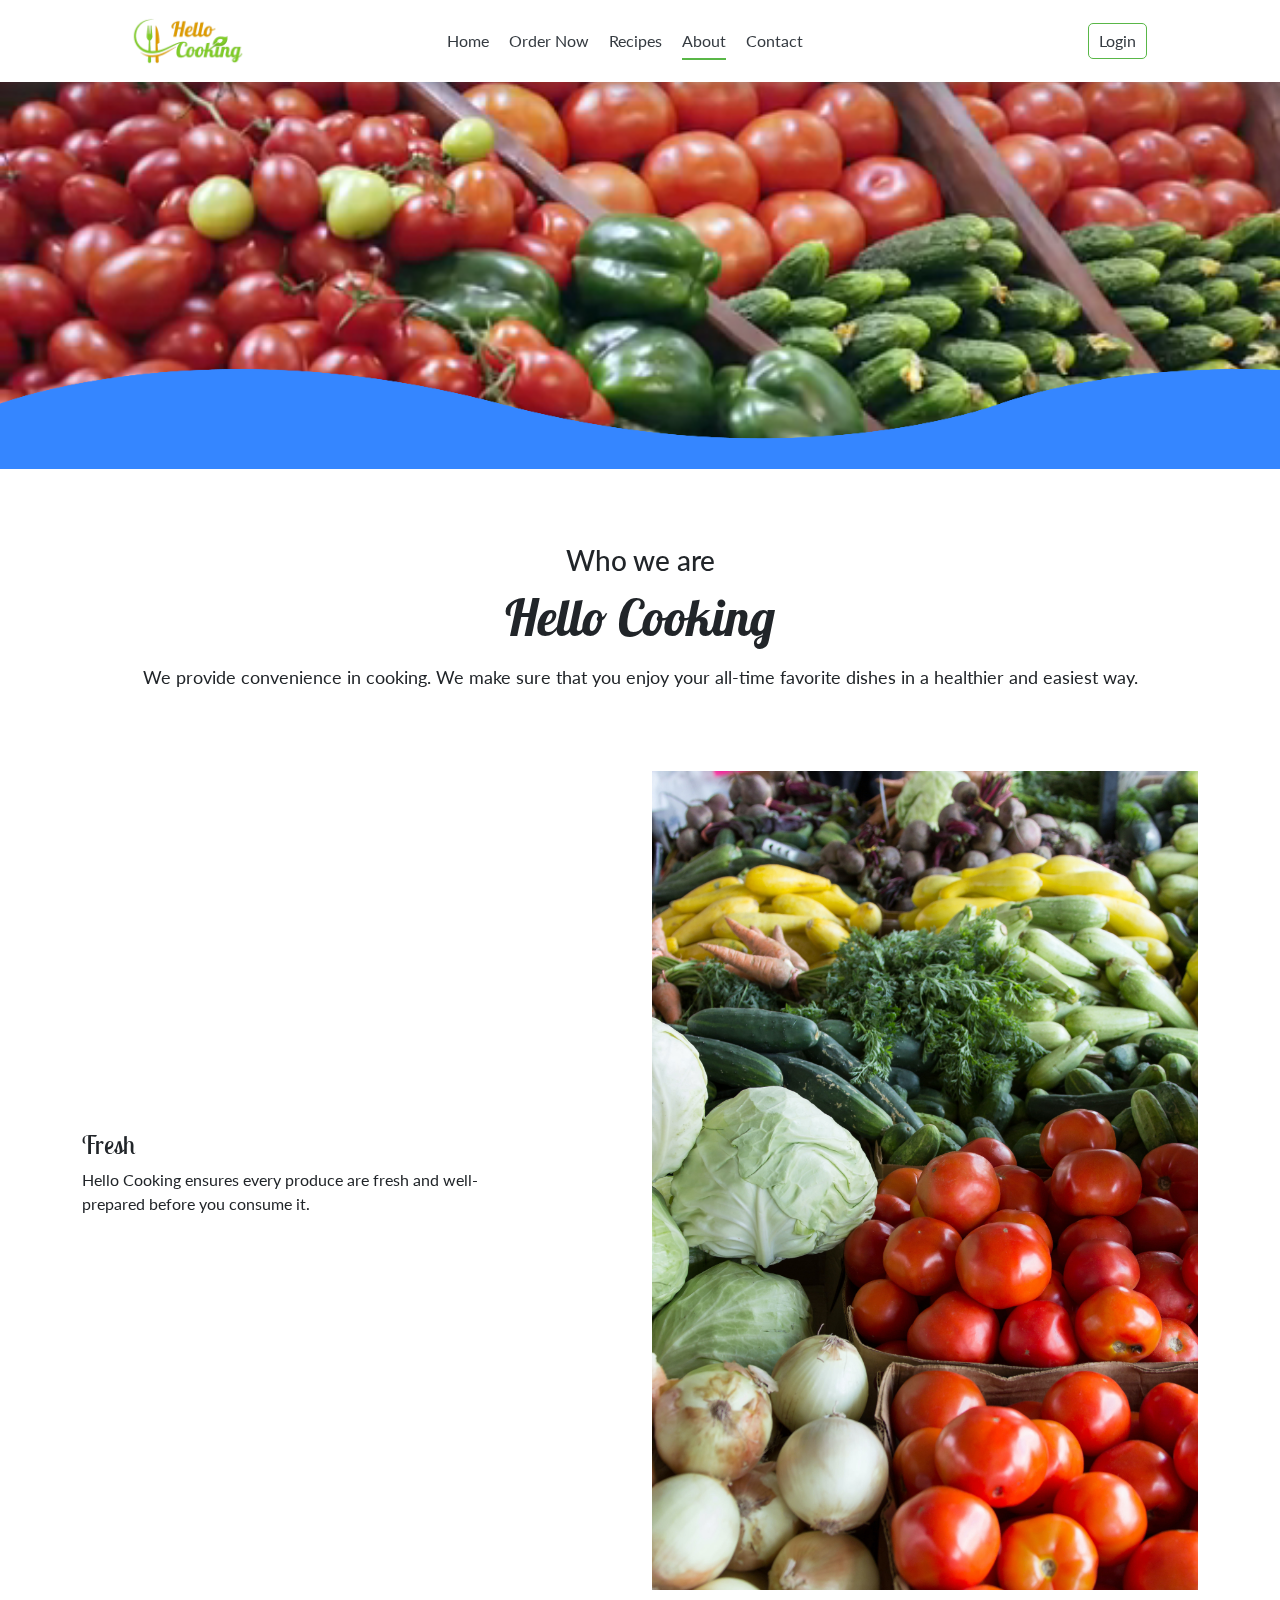
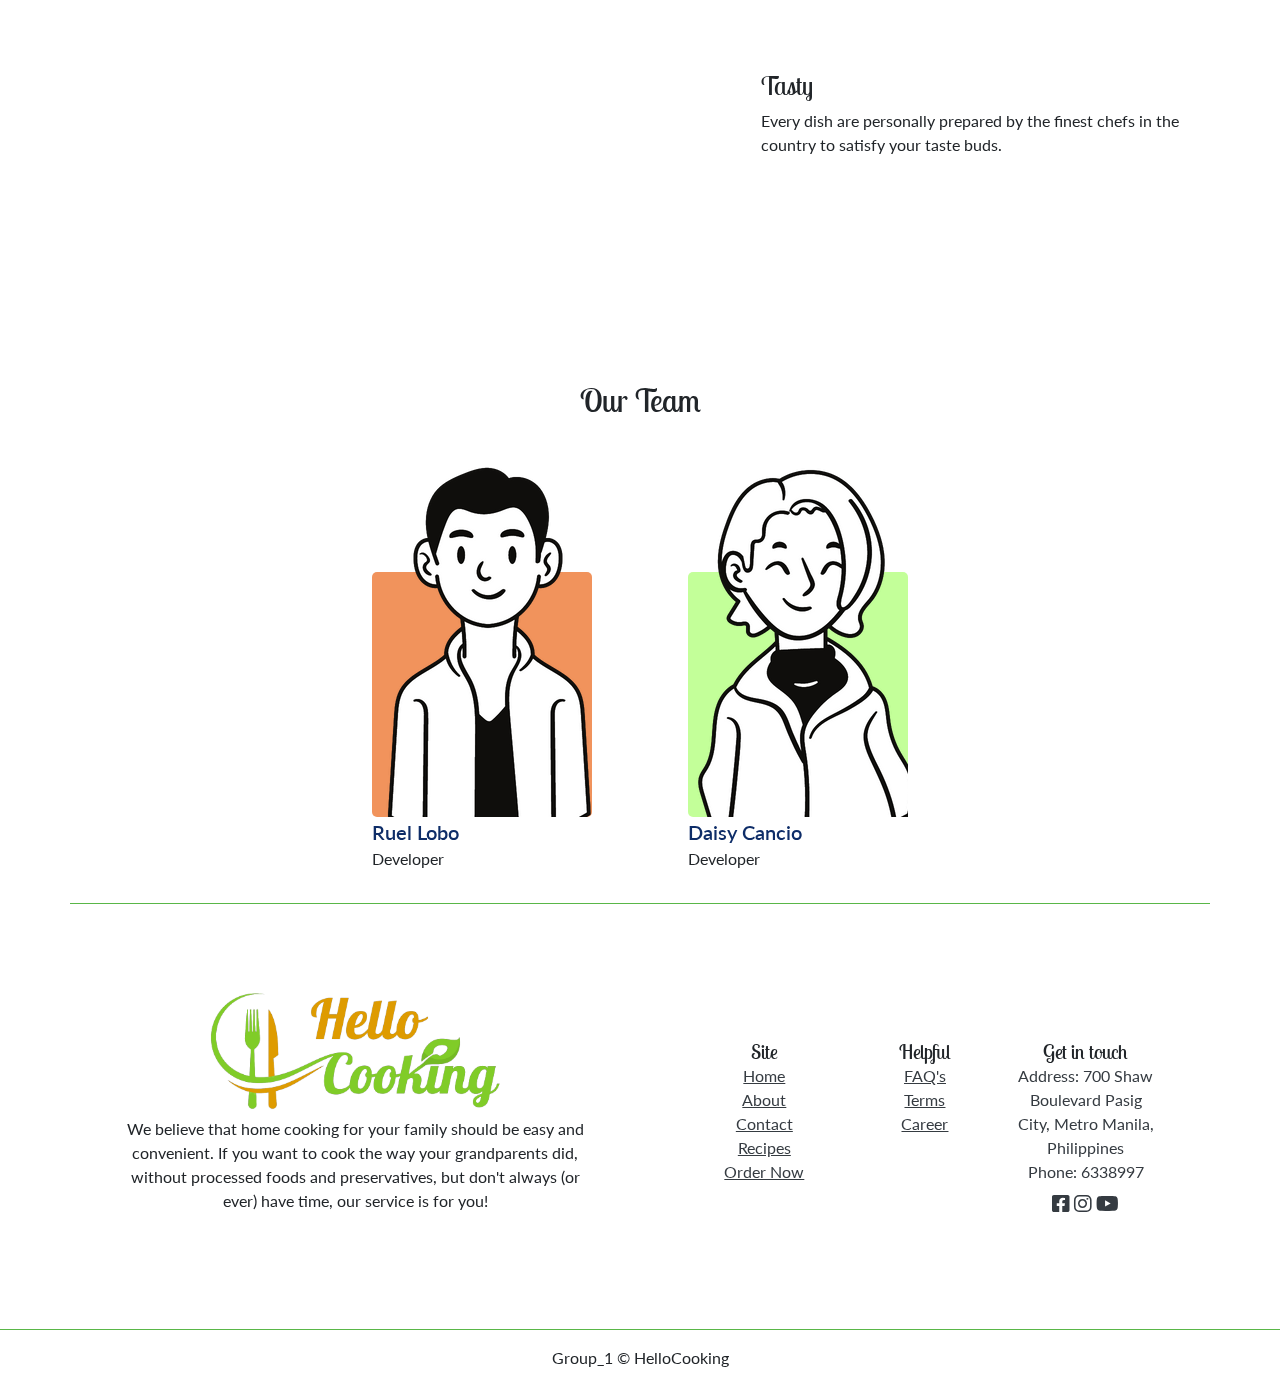
==== about.html @ ad338a7c "added content in about page" ====
<!DOCTYPE html>
<html lang="en">
  <head>
    <title>HelloCooking-About</title>
    <meta charset="UTF-8" />
    <meta http-equiv="X-UA-Compatible" content="IE=edge" />
    <meta name="viewport" content="width=device-width, initial-scale=1.0" />

    <!-- ========= BOOTSTRAP ========== -->
    <link rel="stylesheet" href="assets/css/styles/bootstrap.min.css" />

    <!-- ========= FONTAWESOME ========== -->
    <link rel="stylesheet" href="assets/css/styles/font-awesome.css" />

    <!-- ========= STYLES ========== -->
    <link rel="stylesheet" href="assets/css/styles/base/nav.css" />
    <link rel="stylesheet" href="assets/css/styles/root.css" />
    <link rel="stylesheet" href="assets/css/styles/about.css" />
    <link rel="stylesheet" href="assets/css/styles/base/footer.css" />
  </head>

  <body>
    <header class="header">
      <!-- 
  
          HEADER - NAVBAR
  
          -->
      <section class="header-sub-section">
        <div class="container">
          <nav class="">
            <div class="nav__logo-container" aria-label="logo / go-to-hompage">
              <a href="index.html" tabindex="0">
                <img
                  class="nav__logo-img js-nav-logo"
                  src="assets/imgs/logo/hc-logo.png"
                  alt="Hello Cooking Logo"
              /></a>
            </div>

            <div class="nav__center">
              <button
                class="nav__menu-btn open-menu-btn js-nav-menu-open"
                aria-label="open-menu-button"
                aria-expanded="false"
                aria-controls="menu"
              >
                <svg
                  class="ham hamRotate ham1"
                  viewBox="0 0 100 100"
                  onclick="this.classList.toggle('active')"
                >
                  <path
                    class="line top"
                    d="m 30,33 h 40 c 0,0 9.044436,-0.654587 9.044436,-8.508902 0,-7.854315 -8.024349,-11.958003 -14.89975,-10.85914 -6.875401,1.098863 -13.637059,4.171617 -13.637059,16.368042 v 40"
                  />
                  <path class="line middle" d="m 30,50 h 40" />
                  <path
                    class="line bottom"
                    d="m 30,67 h 40 c 12.796276,0 15.357889,-11.717785 15.357889,-26.851538 0,-15.133752 -4.786586,-27.274118 -16.667516,-27.274118 -11.88093,0 -18.499247,6.994427 -18.435284,17.125656 l 0.252538,40"
                  />
                </svg>
              </button>

              <div class="nav__menu-container js-nav-menu" id="menu">
                <ul role="menubar" class="nav__menu">
                  <li class="nav__menu-item">
                    <a href="index.html" role="menuitem">Home</a>
                  </li>
                  <li class="nav__menu-item">
                    <a href="order.html" role="menuitem">Order Now</a>
                  </li>
                  <li class="nav__menu-item">
                    <a href="products.html" role="menuitem">Recipes</a>
                  </li>
                  <li class="nav__menu-item active">
                    <a href="#" role="menuitem">About</a>
                  </li>
                  <li class="nav__menu-item">
                    <a href="contact.html" role="menuitem">Contact</a>
                  </li>
                </ul>
              </div>
            </div>

            <div class="nav__right">
              <button><i class="fa-solid fa-cart-shopping"></i></button>
              <a href="login.html"><i class="fa-solid fa-user"></i> Login</a>
            </div>
          </nav>
        </div>
      </section>

      <!-- end header -->
    </header>

    <main>
      <!-- ========= HERO ========== -->

      <section id="about-section-hero">
        <video autoplay loop muted plays-inline id="hero-bg-video">
          <source
            src="assets/imgs/video/stock-footage-autumn-harvest-of-different-vegetables-and-root-crops-background-of-vegetables.webm"
          />
        </video>
        <div id="wave"></div>
      </section>

      <!-- ========= WHO IS HELLO COOKING ========== -->

      <section id="about-section-wwa">
        <div class="container wwa-container-1">
          <div class="wwa-content">
            <h3 class="line-1">Who we are</h3>
            <h1 class="wwa-content-title">Hello Cooking</h1>
            <div class="about-divider"></div>

            <p>
              We provide convenience in cooking. We make sure that you enjoy your all-time favorite dishes in a healthier and easiest way.
            </p>
          </div>
        </div>
        <div class="container wwa-container2">
          <div class="row">
            <div class="col-lg-6 col-md-12 mb-md-3">
              <div class="wwa-container2-content">
                <h2 class="mb-2">Fresh</h2>
                <p>
                  Hello Cooking ensures every produce are fresh and well-prepared before you consume it.

                </p>
              </div>
            </div>
            <div class="col-lg-6">
              <div class="wwa-container2-img">
                <img
                  src="assets/imgs/comments/about (2).jpg"
                  alt=""
                />
              </div>
            </div>
          </div>
          <div class="row mb-5">
            <div class="col-lg-6 col-md-12">
              <div class="wwa-container2-img">
                <img
                  src="assets/imgs/comments/about (1).jpg"
                  alt=""
                />
              </div>
            </div>
            <div
              class="col-lg-6 col-md-12 order-lg-last order-md-first mb-md-3"
            >
              <div class="wwa-container2-content ms-lg-auto ms-md-0">
                <h2 class="mb-2">Tasty</h2>
                <p>
                  Every dish are personally prepared by the finest chefs in the country to satisfy your taste buds. 
                </p>
              </div>
            </div>
          </div>
        </div>
      </section>

      <!-- ========= MEET THE TEAM ========== -->

      <section id="team-section">
        <div class="container">
          <h2 class="text-center mb-5">Our Team</h2>
          <div
            class="members-container d-flex justify-content-center flex-wrap mt-3"
          >
            <div class="members-card mx-5">
              <div class="members-img-container">
                <img src="assets/imgs/profile/Untitled design (4).png" alt="" />
                <div class="members-bg"></div>
              </div>
              <p>Ruel Lobo</p>
              <span>Developer</span>
            </div>
            <div class="members-card mx-5">
              <div class="members-img-container">
                <img src="assets/imgs/profile/Untitled.png" alt="" />
                <div class="members-bg"></div>
              </div>
              <p>Daisy Cancio</p>
              <span>Developer</span>
            </div>
          </div>
        </div>
      </section>
    </main>

    <footer>
      <!-- start footer -->
      <div class="container">
        <div class="row footer-top">
          <div class="col-lg-6 col-md-12 footer-right">
            <div class="footer-right__container">
              <div class="footer-right__img-container">
                <img src="assets/imgs/logo/hc-logo.png" alt="" />
              </div>
              <p class="text-center">
                We believe that home cooking for your family should be easy and convenient. If you want to cook the way your grandparents did, without processed foods and preservatives, but don't always (or ever) have time, our service is for you!
              </p>
            </div>
          </div>
          <div class="col-lg-6 footer-left">
            <div class="row footer-left__container">
              <div
                class="col-lg-4 col-md-4 text-md-center col-sm-12 text-sm-center mt-sm-4 footer-left__first"
              >
                <h5>Site</h5>
                <ul>
                  <li><a href="index.html">Home</a></li>
                  <li><a href="about.html">About</a></li>
                  <li><a href="contact.html">Contact</a></li>
                  <li><a href="recipes.html">Recipes</a></li>
                  <li><a href="order-now.html">Order Now</a></li>
                </ul>
              </div>
              <div
                class="col-lg-4 col-md-4 text-md-center col-sm-12 text-sm-center mt-sm-4 footer-left__second"
              >
                <h5>Helpful</h5>
                <ul>
                  <li><a href="#">FAQ's</a></li>
                  <li><a href="terms.html">Terms</a></li>
                  <li><a href="career.html">Career</a></li>
                </ul>
              </div>
              <div
                class="col-lg-4 col-md-4 text-md-center col-sm-12 text-sm-center mt-sm-4 footer-left__third"
              >
                <h5>Get in touch</h5>
                <ul>
                  <li>
                    <p>Address: 700 Shaw Boulevard Pasig City, Metro Manila, Philippines</p>
                  </li>
                  <li>
                    <p>Phone: 6338997</p>
                  </li>
                  <li class="footer-social-links">
                    <a href="#"><i class="fa-brands fa-square-facebook"></i></a>
                    <a href="#"><i class="fa-brands fa-instagram"></i></a>
                    <a href="#"><i class="fa-brands fa-youtube"></i></a>
                  </li>
                </ul>
              </div>
            </div>
          </div>
        </div>
      </div>
      <div class="container-fluid footer-bottom">
        <p>Group_1 &copy; HelloCooking</p>
      </div>

      <!-- end footer -->
    </footer>

    <!-- ========= BOOTSTRAP JS ========== -->
    <script src="assets/js/bootstrap.bundle.min.js"></script>

    <!-- ========= JS ========== -->
    <script src="assets/js/index.js"></script>
  </body>
</html>
---- assets/css/styles/base/nav.css ----
@import url('https://fonts.googleapis.com/css2?family=Lato:wght@300;400;700&family=Lobster&family=Lobster+Two&display=swap');

html {
  scroll-behavior: smooth;
}

* {
  box-sizing: border-box;
}

body {
  font-family: var(--ff-lato);
  position: relative;
}

h1 {
  font-family: var(--ff-lobster-italic);
}

h2,
h3,
h4,
h5,
h6 {
  font-family: var(--ff-lobster);
  margin: 0;
}

button {
  border: 0;
  outline: 0;
}

ul,
li,
a {
  list-style: none;
  text-decoration: none;
}

ul {
  padding: 0;
  margin: 0;
}

p {
  margin: 0;
  padding: 0;
}

img { width: 100%; 
height: auto;}








/* ################################
      Header Navbar
###################################*/



nav {
  scroll-snap-align: start;

  display: flex;
  justify-content: space-between;
  align-items: center;
  transition: all 600ms ease;
  position: fixed;
  top: 0;
  left: 0;
  width: 100%;
  
  padding: 1em var(--section-padding);
  background-color: white;
  box-shadow: 0 5px 20px var(--gray-700-p3);

  z-index: 20;
}

.nav__logo-container {
  grid-area: logo;
  width: 30vw;
  max-width: 120px;
  transform: .3s ease-out;
}

.nav__center {
  grid-area: menu;
}

.nav__menu {
  display: flex;
  justify-content: center;
  align-items: center;
}

.nav__menu-item {
  margin-inline: 10px;
}

.nav__menu-item a:focus-visible,
nav a:focus-visible {
  outline: 2px solid var(--green);
  outline-offset: 0.5em;
}

.nav__menu-item a {
  color: var(--gray-800);
  font-size: var(--step-0);
  position: relative;
  overflow: hidden;
  padding-bottom: 10px;
}

.nav__menu-item.active a:after {
  content: "";
  width: 100%;
  height: 2px;
  background-color: var(--green);
  position: absolute;
  left: 0;
  bottom: 0;
transition: .3s ease-out;
}


.nav__right {
  grid-area: right;
  display: flex;
  align-items: center;
  justify-content: end;
  width: min(150px, 20vw);
  /* max-width: 150px; */
}

.nav__right>* {
  margin-inline: 5px;
}

.nav__right button{
  width: 2em;
  aspect-ratio: 1/ 1;
  border: 1px solid transparent;
  border-radius: 100vmax;
  font-size: var(--step-0);
  display: grid;
  place-content: center;
  background-color: var(--green);
  display: none;
}

.nav__right button i {
  padding: 0;
  margin: 0;
  color: #fefefe;
}

.nav__right a {
  padding: 0.3125em 0.625em;
  color: var(--gray-800);
  border: 1px solid var(--green);
  border-radius: 5px;
  cursor: pointer;
  transition: .3s ease-out;
}

.nav__right a:hover {
  background-color: var(--green);
  color: #fefefe !important;
}

.nav__right a i{
  display: none;
}

.nav__menu-btn {
  display: none;
  background: none;
}

.open-menu-btn {
  height: 30px;
  user-select: none;
  appearance: none;
  border: 0;
}

/* menu - button */

.ham {
  cursor: pointer;
  -webkit-tap-highlight-color: transparent;
  transition: transform 400ms;
  -moz-user-select: none;
  -webkit-user-select: none;
  -ms-user-select: none;
  user-select: none;
}
.hamRotate.active {
  transform: rotate(45deg);
}
.hamRotate180.active {
  transform: rotate(180deg);
}

svg.ham {
  width: max(calc(10vw - 3rem), 30px);
}



.line {
  fill:none;
  transition: stroke-dasharray 400ms, stroke-dashoffset 400ms;
  stroke:#000;
  stroke-width:5.5;
  stroke-linecap:round;
}
.ham1 .top {
  stroke-dasharray: 40 139;
}
.ham1 .bottom {
  stroke-dasharray: 40 180;
}
.ham1.active .top {
  stroke-dashoffset: -98px;
}
.ham1.active .bottom {
  stroke-dashoffset: -138px;
}
/* menu */




.bodyScroll .nav__logo-container{
  max-width: 100px;
}




@media (max-width: 991px) {
  

  nav .nav__logo-container {
    order: 1;
  }

  .nav__right a {
    font-size: var(--fs-16);

  }

  nav .nav__right {
    order: 2;
  }

  .nav__logo-container {
    margin-inline: auto;
  }

  .nav__center {
    width: min(150px, 20vw);
  }

  .nav__menu-btn {
    display: inline-block; 
    height: 100%;
  }

  
  .nav__menu-container {
    z-index: 20;
    position: absolute;
    top: 100%;
    left: 0;
    width: 200px;
    transform: translateX(-200%);
    transition: transform 1s ease-out;
  }
  
  .open-menu-btn[aria-expanded=true]+.nav__menu-container {
    transform: translateX(0);
  }
  
  .nav__menu {
    background-color: var(--green);
    flex-direction: column;
    align-items: center;
    height: 100vh;
    justify-content: start;
    
  }

  .nav__menu .nav__menu-item {
    height: 4em;
    display: grid;
    place-content: center;
  }

  .nav__menu .nav__menu-item a {
    color: #fefefe;
  }


  #hero {
    padding-top: 5rem;
  }

}

@media (max-width: 540px){

  nav{
    padding-inline: 10px;
  }

  .nav__right a {
  font-size: 14px;
  }

  
}
---- assets/css/styles/root.css ----
:root {

  /* ###### COLORS ###### */

  --red: #F12D31;
  --green: #59B747;
  --orange: #FF9F29;
  --red-orange: #F17B31;
  --yellow: #f9d42f;
  --purple: #8F2D94;
  --brown: #87431E;
  --blue: #3799DA;
  --green-1: hsla(79, 100%, 43%, 0.664);

  

  /* grays */

  --white:    #fff;
  --gray-100: #f8f9fa;
  --gray-200: #e9ecef;
  --gray-200-p5: hsl(210 16% 93% / .7);
  --gray-300: #dee2e6;
  --gray-400: #ced4da;
  --gray-500: #adb5bd;
  --gray-600: #6c757d;
  --gray-700: #495057;
  --gray-700-p3: hsl(210 9% 31% / .3) ;
  --gray-800: hsl(210, 10%, 23%);
  --gray-900: #212529;



  /* ###### FONT FAMILY ###### */

  --ff-lobster-italic: 'Lobster', cursive;
  --ff-lobster: 'Lobster Two', cursive;
  --ff-lato: 'Lato', sans-serif;


  /* ###### FONT SIZES ###### */

  --step--3: clamp(0.58rem, calc(0.50rem + 0.37vw), 0.77rem);
  --step--2: clamp(0.69rem, calc(0.59rem + 0.52vw), 0.96rem);
  --step--1: clamp(0.83rem, calc(0.69rem + 0.72vw), 1.20rem);
  --step-0: clamp(0.875rem, 2vw, 1rem);
  --step-1: clamp(1.20rem, calc(0.94rem + 1.32vw), 1.88rem);
  --step-2: clamp(1.44rem, calc(1.09rem + 1.76vw), 2.34rem);
  --step-3: clamp(1.73rem, calc(1.26rem + 2.35vw), 2.93rem);
  --step-4: clamp(2.07rem, calc(1.45rem + 3.10vw), 3.66rem);
  --step-5: clamp(2.49rem, calc(1.67rem + 4.08vw), 4.58rem);

  --fs-16: 1rem;
  --fs-14: 0.875rem;
  --fs-50: 3.125rem;
  --fs-26: 1.625rem;
  --fs-20: 1.25rem;
  --fs-18: 1.125rem;



  --section-padding: clamp(0.75rem, 10vw, 9.00rem);



  /* ###### BUTTON PADDING ###### */
  --button-padding: .6125em 3em;
  
}
---- assets/css/styles/about.css ----
main {
  padding-top: 5rem;
}


/* ================ Hero ================= */

#about-section-hero {
  padding: 10rem 0 5rem;
  position: relative;
  height: max(30vw, 10rem);
}

#about-section-hero #hero-bg-video {
  position: absolute;
  top: 0;
  left: 0;
  width: 100%;
  height: 100%;
  object-fit: cover;
  object-position: top;
  z-index: -1;
}

#about-section-hero #wave {
  position: absolute;
  bottom: -5px;
  left: 0;
  width: 100%;
  height: min(20vw + 30px, 100px);
  z-index: 1;
  background: url('../../imgs/svg/wave.png');
  background-size: 1000px 100px;
  animation: wavemove 10s linear infinite;
}

@keyframes wavemove {
  0% {
    background-position-x: 1000px;
  }
  100%{
    background-position-x: 0;
  }
}

/* ================ Who we are ================= */

#about-section-wwa{
  padding-block: 5rem;
}

.wwa-content {
  /* width: min(100%, 60vw); */
  display: flex;
  flex-direction: column;
  justify-content: center;
  align-items: center;
  margin-inline: auto;
}

.wwa-content .line-1{
  font-family: var(--ff-lato);
  margin-bottom: .625rem;
}

.wwa-content .wwa-content-title {
  font-size: var(--fs-50);
  margin-bottom: 1rem;
}

.wwa-content p{
  font-size: 18px;
  text-align: center;
}



.wwa-container2 {
  padding-block: 5rem;
}

.wwa-container2 .row:first-child {
  margin-bottom: 5rem;
}

.wwa-container2-content {
  width: 80%;
  display: flex;
  flex-direction: column;
  justify-content: center;
  height: 100%;
}

.wwa-container2-content h2{
  font-size: var(--fs-26);
}

.wwa-container2-content p {
  font-size: var(--fs-16);
}

/* .wwa-container2 .row:last-child .wwa-container2-content {
  margin-left: auto;
} */



.members-img-container {
  width: 220px;
  height: 350px;
  position: relative;
}


.members-img-container img {
  width: 100%;
  height: 100%;
  object-fit: cover;
}

.members-img-container .members-bg {
  position: absolute;
  left: 0;
  bottom: 0px;
  width: 100%;
  height: 70%;
  background-color: #F1935C;
  border-radius: .3125rem;
  z-index: -1;
}

.members-card:last-child .members-img-container .members-bg {
  background-color: #C3FF99;
}

.members-card p {
  font-size: var(--fs-20);
  font-weight: 600;
  color: #0E2D68;
}

@media screen and (max-width: 991px) {
  .wwa-container2-content {
    width: 100%;
  }

  .members-img-container {
    width: 150px;
    height: 250px;
    position: relative;
  }
}
---- assets/css/styles/base/footer.css ----
/* ################################
      Footer
###################################*/
footer {
  user-select: none;
  margin-top: 2rem;
  /* background-color: #FFFB7D; */
}

.footer-top {
  justify-content: space-between;
  padding-block: 5em;
  border-top: 1px solid var(--green);
}

.footer-right__img-container {
  width: min(100%, 20rem);
  margin: auto;
}

.footer-right__container {
  width: min(50vw, 30rem );
  margin: auto;
}

.footer-left__container {
  margin: 2em;
}

.footer-left__container a,
.footer-left__container p {
  color: var(--gray-800);
}

.footer-left__container a:not(i){
  text-decoration: underline;
}

.footer-left__container p {
  user-select: none;
}

.footer-left__container .footer-social-links i {
  font-size: 20px;
  margin-top: 10px;
}

.footer-bottom {
  text-align: center;
  padding-block: 1em;
  border-top: 1px solid var(--green);
}




@media (max-width: 580px){
  .footer-left__first,
  .footer-left__second,
  .footer-left__third {
    text-align: center;
    margin-top: 2em;
  }
}
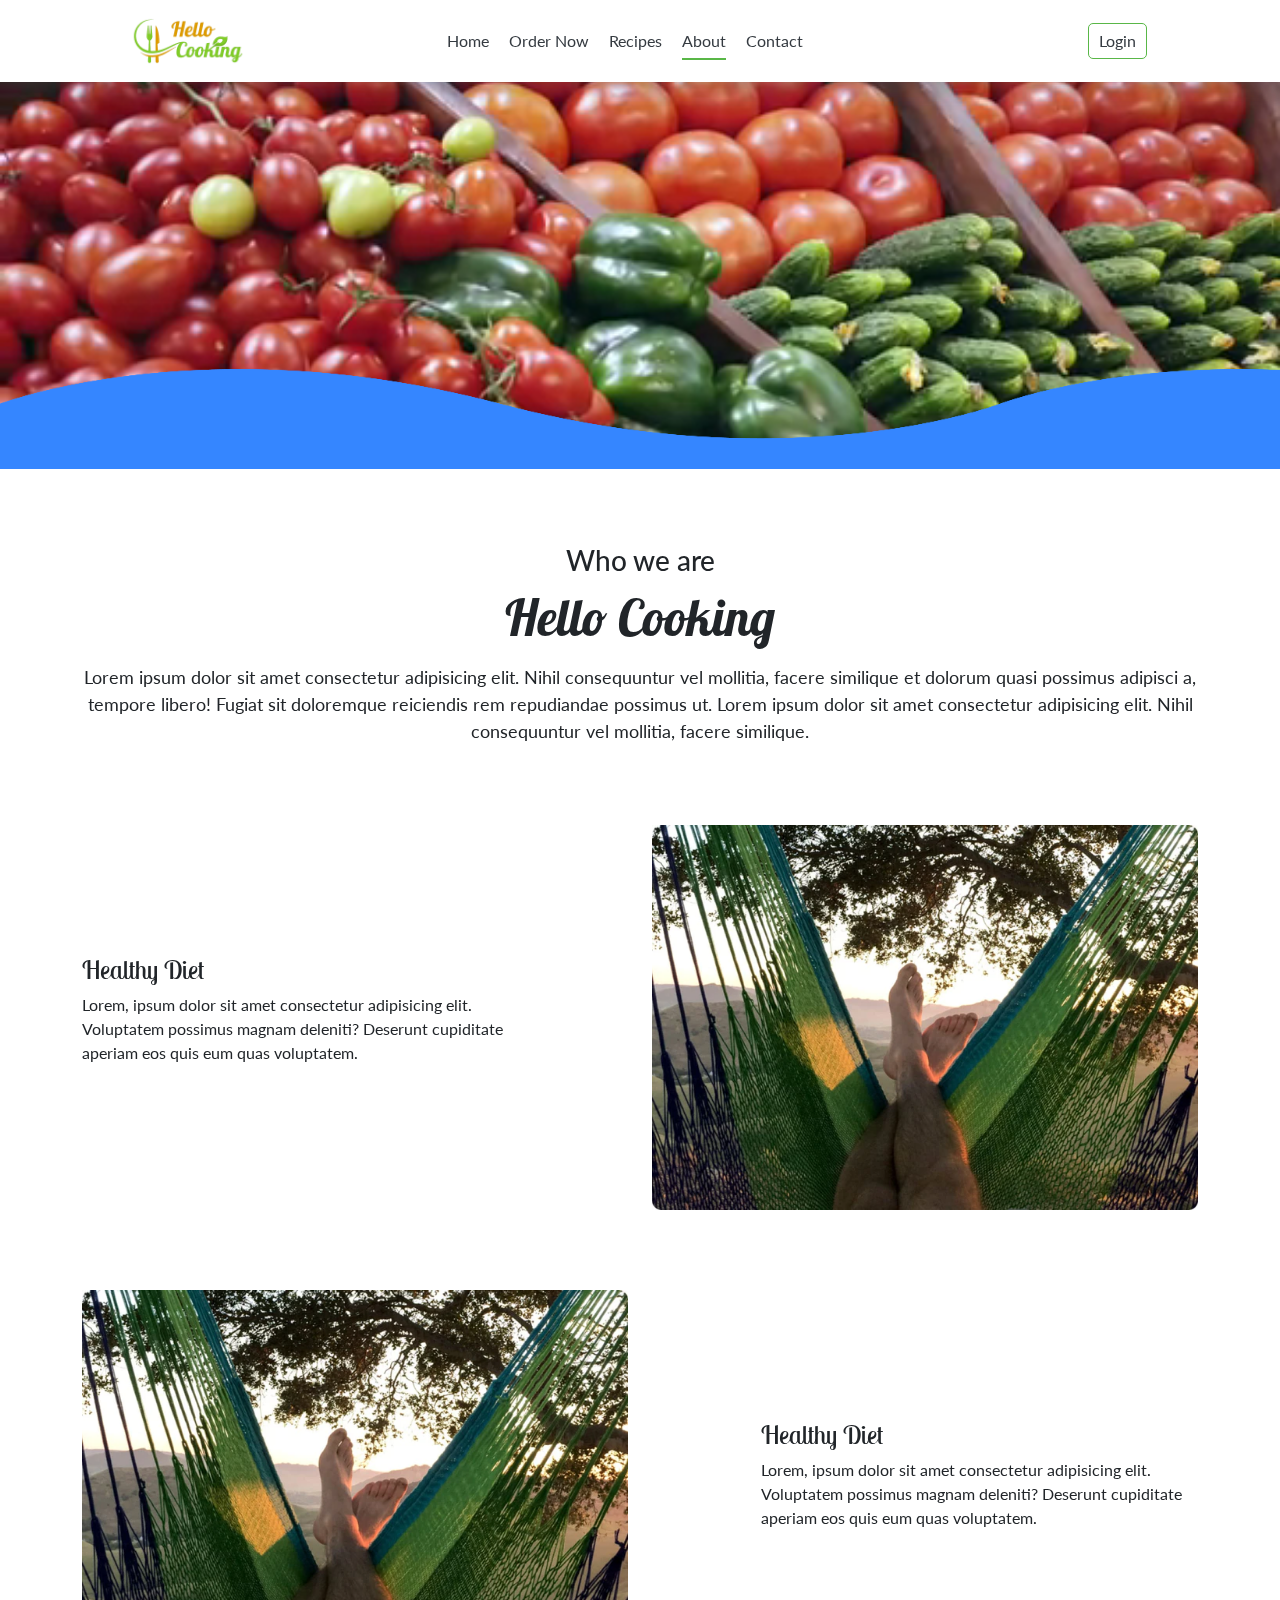
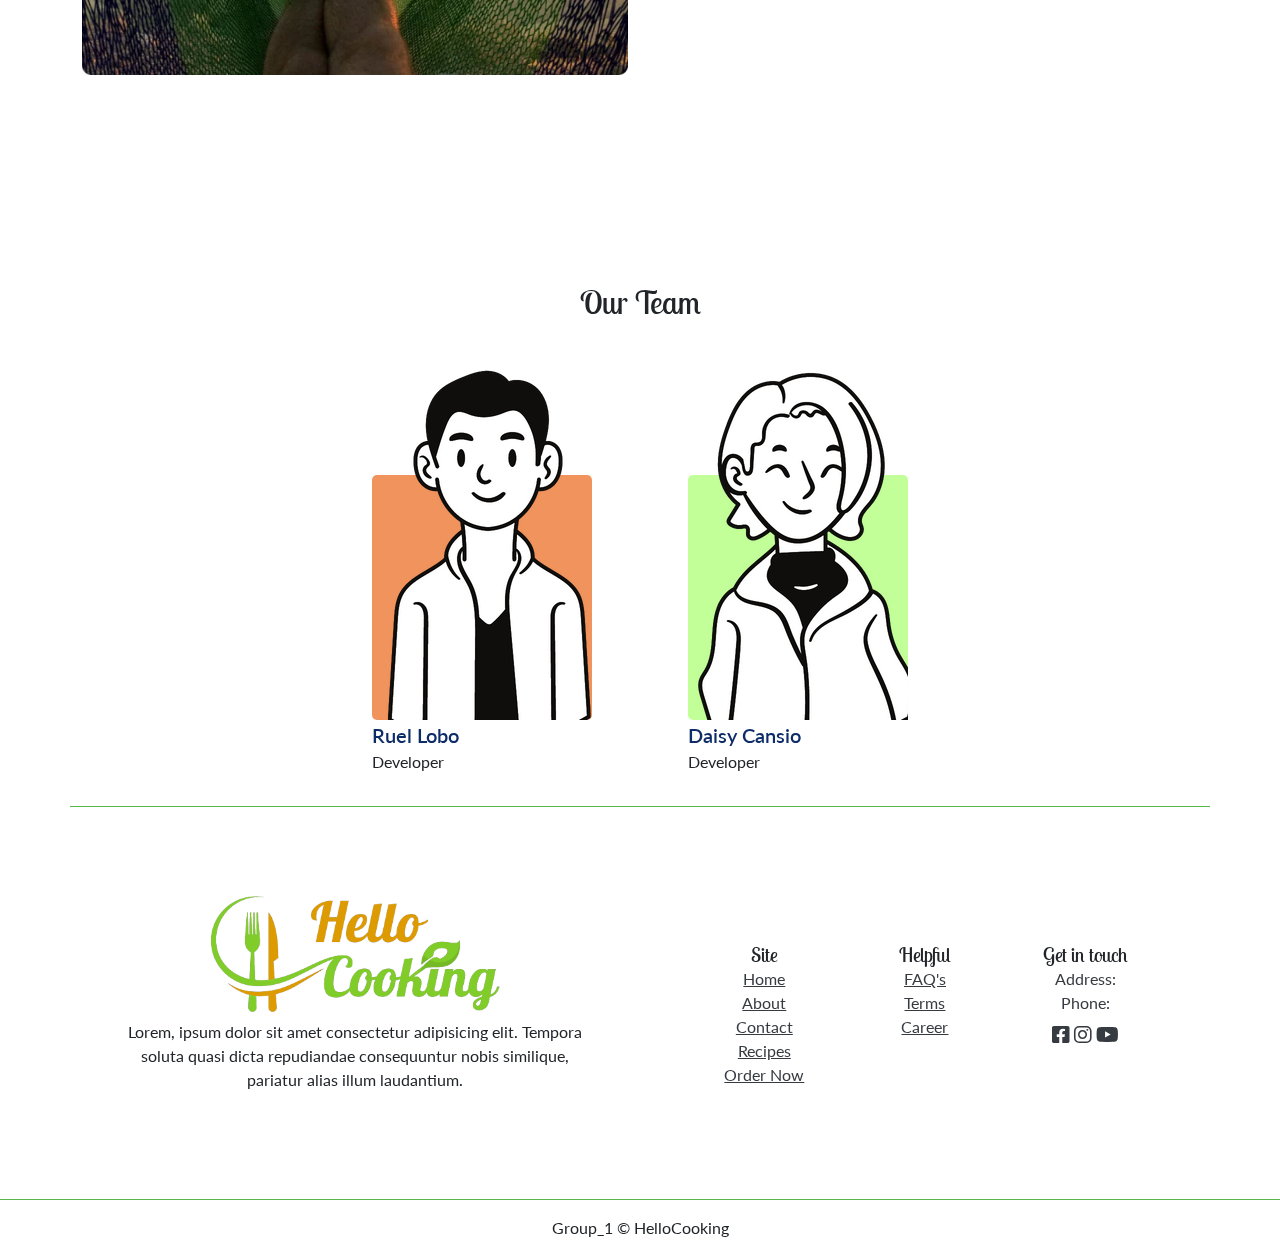
==== commit 1331e300: "45%" ====
--- a/about.html
+++ b/about.html
@@ -17,6 +17,7 @@
     <link rel="stylesheet" href="assets/css/styles/root.css" />
     <link rel="stylesheet" href="assets/css/styles/about.css" />
     <link rel="stylesheet" href="assets/css/styles/base/footer.css" />
+    <link rel="stylesheet" href="assets/css/styles/base/modal.css" />
   </head>
 
   <body>
@@ -85,7 +86,12 @@
 
             <div class="nav__right">
               <button><i class="fa-solid fa-cart-shopping"></i></button>
-              <a href="login.html"><i class="fa-solid fa-user"></i> Login</a>
+              <a
+                href="#"
+                data-bs-toggle="modal"
+                data-bs-target="#staticBackdrop"
+                ><i class="fa-solid fa-user"></i> Login</a
+              >
             </div>
           </nav>
         </div>
@@ -116,7 +122,12 @@
             <div class="about-divider"></div>
 
             <p>
-              We provide convenience in cooking. We make sure that you enjoy your all-time favorite dishes in a healthier and easiest way.
+              Lorem ipsum dolor sit amet consectetur adipisicing elit. Nihil
+              consequuntur vel mollitia, facere similique et dolorum quasi
+              possimus adipisci a, tempore libero! Fugiat sit doloremque
+              reiciendis rem repudiandae possimus ut. Lorem ipsum dolor sit amet
+              consectetur adipisicing elit. Nihil consequuntur vel mollitia,
+              facere similique.
             </p>
           </div>
         </div>
@@ -124,17 +135,18 @@
           <div class="row">
             <div class="col-lg-6 col-md-12 mb-md-3">
               <div class="wwa-container2-content">
-                <h2 class="mb-2">Fresh</h2>
+                <h2 class="mb-2">Healthy Diet</h2>
                 <p>
-                  Hello Cooking ensures every produce are fresh and well-prepared before you consume it.
-
+                  Lorem, ipsum dolor sit amet consectetur adipisicing elit.
+                  Voluptatem possimus magnam deleniti? Deserunt cupiditate
+                  aperiam eos quis eum quas voluptatem.
                 </p>
               </div>
             </div>
             <div class="col-lg-6">
               <div class="wwa-container2-img">
                 <img
-                  src="assets/imgs/comments/about (2).jpg"
+                  src="assets/imgs/random/journey-relaxation_700x.webp"
                   alt=""
                 />
               </div>
@@ -144,7 +156,7 @@
             <div class="col-lg-6 col-md-12">
               <div class="wwa-container2-img">
                 <img
-                  src="assets/imgs/comments/about (1).jpg"
+                  src="assets/imgs/random/journey-relaxation_700x.webp"
                   alt=""
                 />
               </div>
@@ -153,9 +165,11 @@
               class="col-lg-6 col-md-12 order-lg-last order-md-first mb-md-3"
             >
               <div class="wwa-container2-content ms-lg-auto ms-md-0">
-                <h2 class="mb-2">Tasty</h2>
+                <h2 class="mb-2">Healthy Diet</h2>
                 <p>
-                  Every dish are personally prepared by the finest chefs in the country to satisfy your taste buds. 
+                  Lorem, ipsum dolor sit amet consectetur adipisicing elit.
+                  Voluptatem possimus magnam deleniti? Deserunt cupiditate
+                  aperiam eos quis eum quas voluptatem.
                 </p>
               </div>
             </div>
@@ -184,7 +198,7 @@
                 <img src="assets/imgs/profile/Untitled.png" alt="" />
                 <div class="members-bg"></div>
               </div>
-              <p>Daisy Cancio</p>
+              <p>Daisy Cansio</p>
               <span>Developer</span>
             </div>
           </div>
@@ -202,7 +216,9 @@
                 <img src="assets/imgs/logo/hc-logo.png" alt="" />
               </div>
               <p class="text-center">
-                We believe that home cooking for your family should be easy and convenient. If you want to cook the way your grandparents did, without processed foods and preservatives, but don't always (or ever) have time, our service is for you!
+                Lorem, ipsum dolor sit amet consectetur adipisicing elit.
+                Tempora soluta quasi dicta repudiandae consequuntur nobis
+                similique, pariatur alias illum laudantium.
               </p>
             </div>
           </div>
@@ -216,8 +232,8 @@
                   <li><a href="index.html">Home</a></li>
                   <li><a href="about.html">About</a></li>
                   <li><a href="contact.html">Contact</a></li>
-                  <li><a href="recipes.html">Recipes</a></li>
-                  <li><a href="order-now.html">Order Now</a></li>
+                  <li><a href="products.html">Recipes</a></li>
+                  <li><a href="order.html">Order Now</a></li>
                 </ul>
               </div>
               <div
@@ -236,10 +252,10 @@
                 <h5>Get in touch</h5>
                 <ul>
                   <li>
-                    <p>Address: 700 Shaw Boulevard Pasig City, Metro Manila, Philippines</p>
+                    <p>Address:</p>
                   </li>
                   <li>
-                    <p>Phone: 6338997</p>
+                    <p>Phone:</p>
                   </li>
                   <li class="footer-social-links">
                     <a href="#"><i class="fa-brands fa-square-facebook"></i></a>
@@ -259,6 +275,90 @@
       <!-- end footer -->
     </footer>
 
+    <div
+      class="modal fade"
+      id="staticBackdrop"
+      data-bs-backdrop="static"
+      data-bs-keyboard="false"
+      tabindex="-1"
+      aria-labelledby="staticBackdropLabel"
+      aria-hidden="true"
+    >
+      <div class="modal-dialog modal-dialog-centered">
+        <div class="modal-content">
+          <div class="modal-header">
+            <h1 class="modal-title text-light" id="staticBackdropLabel">
+              HelloCooking
+            </h1>
+            <button
+              type="button"
+              class="btn"
+              data-bs-dismiss="modal"
+              aria-label="Close"
+            >
+              <img src="assets/imgs/icon/forKnife-red.png" alt="" />
+            </button>
+          </div>
+          <div class="modal-body">
+            <h5 class="mb-2">Login</h5>
+            <form class="needs-validation" novalidate>
+              <div class="mb-3 form-floating">
+                <input
+                  type="email"
+                  class="form-control"
+                  id="exampleInputEmail1"
+                  aria-describedby="emailHelp"
+                  placeholder="Email or Username"
+                  required
+                />
+                <label for="exampleInputEmail1" class="form-label"
+                  >Email or Username</label
+                >
+                <div id="emailHelp" class="form-text">
+                  We'll never share your email with anyone else.
+                </div>
+                <div class="invalid-feedback">
+                  Please input Username or Email.
+                </div>
+              </div>
+              <div class="mb-3 form-floating">
+                <input
+                  type="password"
+                  class="form-control"
+                  id="exampleInputPassword1"
+                  placeholder="Password"
+                  required
+                />
+                <label for="exampleInputPassword1" class="form-label"
+                  >Password</label
+                >
+                <div class="invalid-feedback">Please input password.</div>
+              </div>
+              <div class="d-flex justify-content-between">
+                <div class="mb-3 form-check">
+                  <input
+                    type="checkbox"
+                    class="form-check-input"
+                    id="exampleCheck1"
+                  />
+                  <label class="form-check-label" for="exampleCheck1"
+                    >Remember Me</label
+                  >
+                </div>
+                <a href="#">Forgot Password</a>
+              </div>
+              <button type="submit" class="btn btn-primary w-100 mb-3">
+                Submit
+              </button>
+            </form>
+            <div class="text-center">
+              Don't have an account yet? <a href="signup.html">Sign in</a>
+            </div>
+          </div>
+        </div>
+      </div>
+    </div>
+
     <!-- ========= BOOTSTRAP JS ========== -->
     <script src="assets/js/bootstrap.bundle.min.js"></script>
 
--- a/assets/css/styles/base/modal.css
+++ b/assets/css/styles/base/modal.css
@@ -0,0 +1,31 @@
+
+/* -------------- login modal ------------------ */
+
+.modal-header {
+  background-color: #5fc44b;
+}
+
+.modal-header h1 {
+  color: #fefefe;
+  letter-spacing: 1px;
+  font-size: var(--fs-26);
+}
+
+.modal-header button {
+  width: 50px;
+}
+
+.modal-header button:hover {
+  border: none;
+  outline: none;
+}
+
+.modal-header button img {
+  width: 100%;
+  aspect-ratio: 1/1;
+}
+
+.modal-body h5 {
+  font-weight: 500;
+  letter-spacing: 1px;
+}
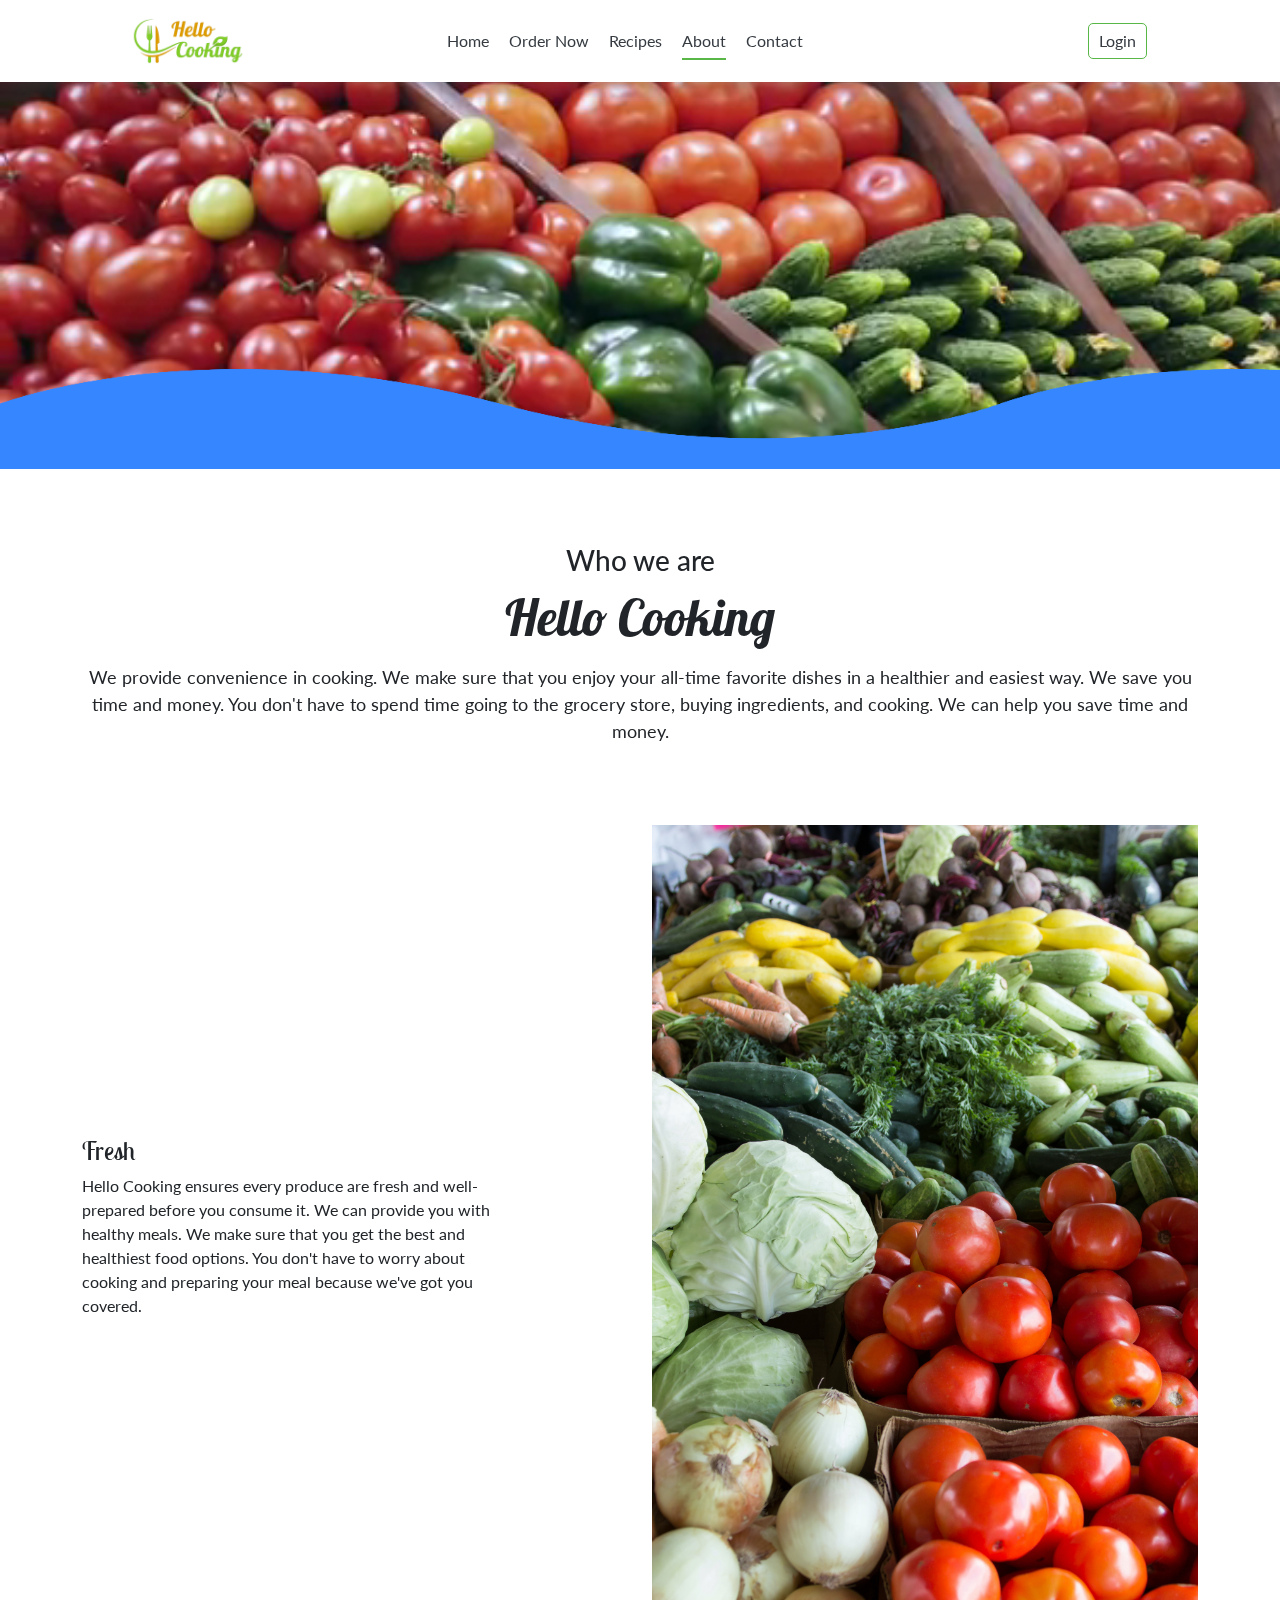
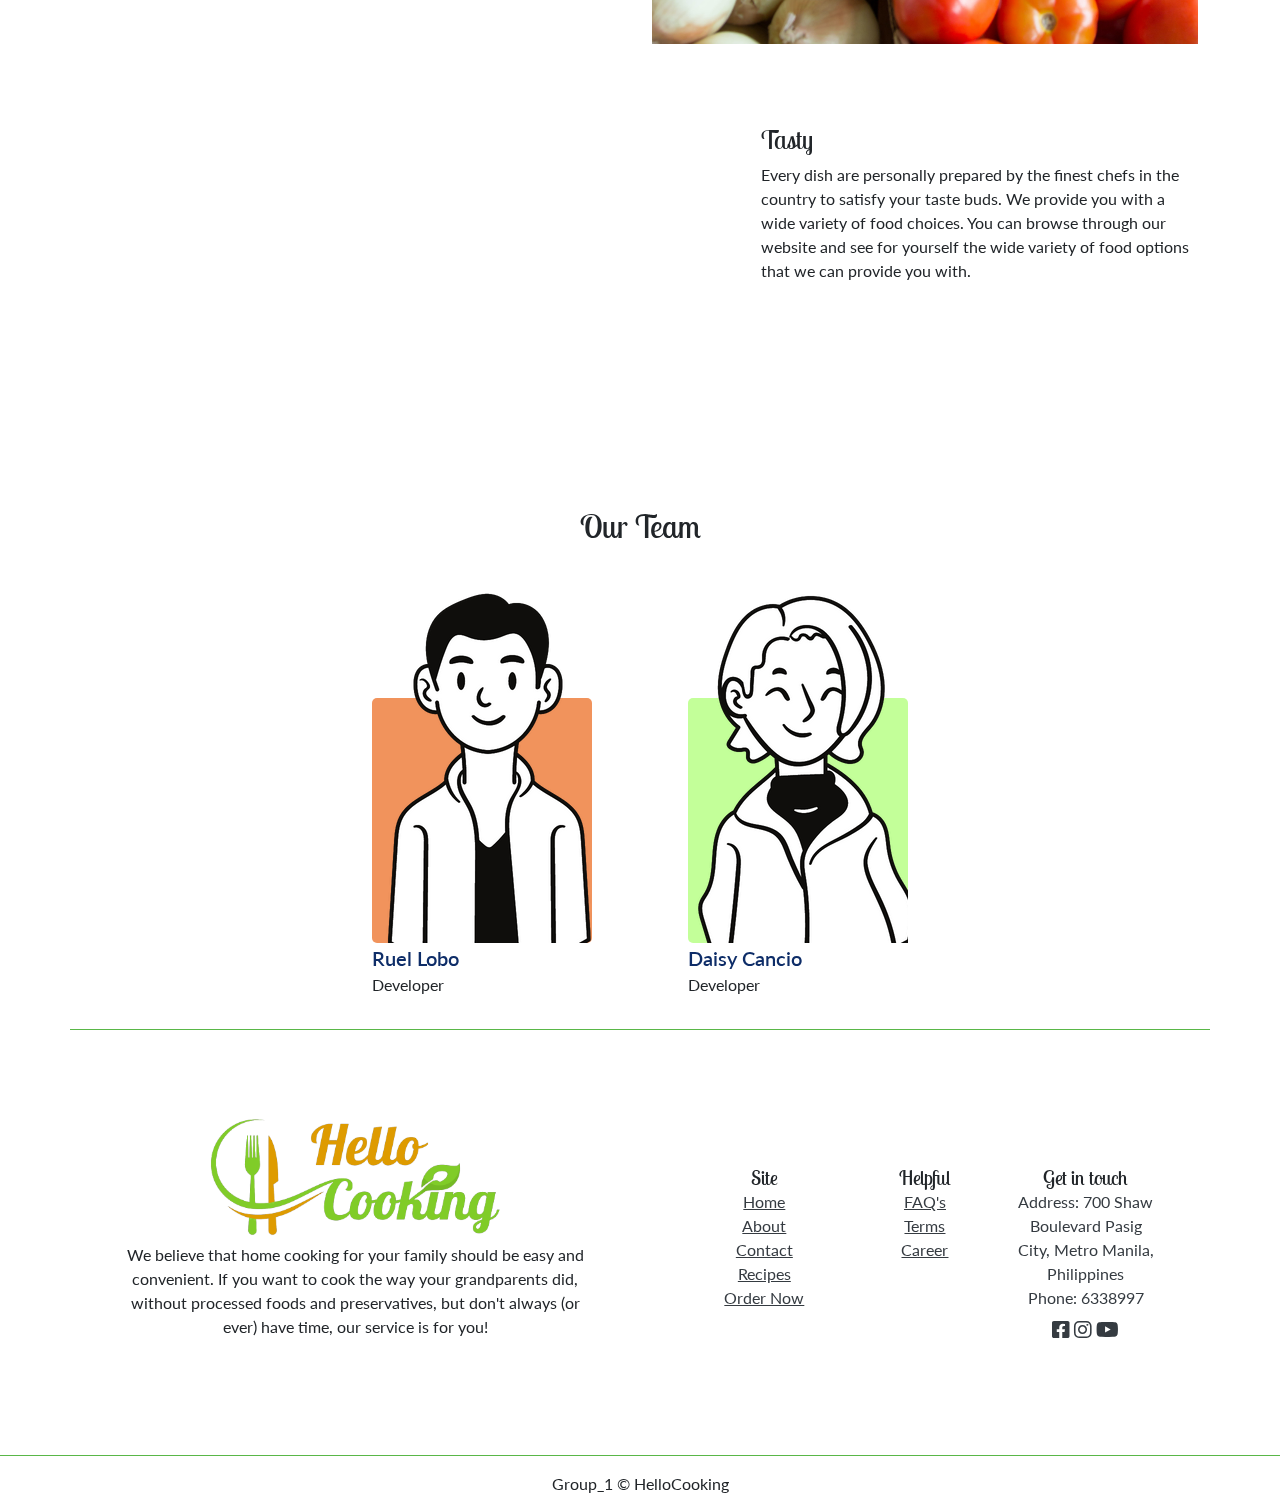
==== commit b772ef93: "added additional content on about page" ====
--- a/about.html
+++ b/about.html
@@ -17,7 +17,6 @@
     <link rel="stylesheet" href="assets/css/styles/root.css" />
     <link rel="stylesheet" href="assets/css/styles/about.css" />
     <link rel="stylesheet" href="assets/css/styles/base/footer.css" />
-    <link rel="stylesheet" href="assets/css/styles/base/modal.css" />
   </head>
 
   <body>
@@ -86,12 +85,7 @@
 
             <div class="nav__right">
               <button><i class="fa-solid fa-cart-shopping"></i></button>
-              <a
-                href="#"
-                data-bs-toggle="modal"
-                data-bs-target="#staticBackdrop"
-                ><i class="fa-solid fa-user"></i> Login</a
-              >
+              <a href="login.html"><i class="fa-solid fa-user"></i> Login</a>
             </div>
           </nav>
         </div>
@@ -122,12 +116,7 @@
             <div class="about-divider"></div>
 
             <p>
-              Lorem ipsum dolor sit amet consectetur adipisicing elit. Nihil
-              consequuntur vel mollitia, facere similique et dolorum quasi
-              possimus adipisci a, tempore libero! Fugiat sit doloremque
-              reiciendis rem repudiandae possimus ut. Lorem ipsum dolor sit amet
-              consectetur adipisicing elit. Nihil consequuntur vel mollitia,
-              facere similique.
+              We provide convenience in cooking. We make sure that you enjoy your all-time favorite dishes in a healthier and easiest way. We save you time and money. You don't have to spend time going to the grocery store, buying ingredients, and cooking. We can help you save time and money.
             </p>
           </div>
         </div>
@@ -135,18 +124,16 @@
           <div class="row">
             <div class="col-lg-6 col-md-12 mb-md-3">
               <div class="wwa-container2-content">
-                <h2 class="mb-2">Healthy Diet</h2>
+                <h2 class="mb-2">Fresh</h2>
                 <p>
-                  Lorem, ipsum dolor sit amet consectetur adipisicing elit.
-                  Voluptatem possimus magnam deleniti? Deserunt cupiditate
-                  aperiam eos quis eum quas voluptatem.
+                  Hello Cooking ensures every produce are fresh and well-prepared before you consume it. We can provide you with healthy meals. We make sure that you get the best and healthiest food options. You don't have to worry about cooking and preparing your meal because we've got you covered.
                 </p>
               </div>
             </div>
             <div class="col-lg-6">
               <div class="wwa-container2-img">
                 <img
-                  src="assets/imgs/random/journey-relaxation_700x.webp"
+                  src="assets/imgs/comments/about (2).jpg"
                   alt=""
                 />
               </div>
@@ -156,7 +143,7 @@
             <div class="col-lg-6 col-md-12">
               <div class="wwa-container2-img">
                 <img
-                  src="assets/imgs/random/journey-relaxation_700x.webp"
+                  src="assets/imgs/comments/about (1).jpg"
                   alt=""
                 />
               </div>
@@ -165,11 +152,9 @@
               class="col-lg-6 col-md-12 order-lg-last order-md-first mb-md-3"
             >
               <div class="wwa-container2-content ms-lg-auto ms-md-0">
-                <h2 class="mb-2">Healthy Diet</h2>
+                <h2 class="mb-2">Tasty</h2>
                 <p>
-                  Lorem, ipsum dolor sit amet consectetur adipisicing elit.
-                  Voluptatem possimus magnam deleniti? Deserunt cupiditate
-                  aperiam eos quis eum quas voluptatem.
+                  Every dish are personally prepared by the finest chefs in the country to satisfy your taste buds. We provide you with a wide variety of food choices. You can browse through our website and see for yourself the wide variety of food options that we can provide you with.
                 </p>
               </div>
             </div>
@@ -198,7 +183,7 @@
                 <img src="assets/imgs/profile/Untitled.png" alt="" />
                 <div class="members-bg"></div>
               </div>
-              <p>Daisy Cansio</p>
+              <p>Daisy Cancio</p>
               <span>Developer</span>
             </div>
           </div>
@@ -216,9 +201,7 @@
                 <img src="assets/imgs/logo/hc-logo.png" alt="" />
               </div>
               <p class="text-center">
-                Lorem, ipsum dolor sit amet consectetur adipisicing elit.
-                Tempora soluta quasi dicta repudiandae consequuntur nobis
-                similique, pariatur alias illum laudantium.
+                We believe that home cooking for your family should be easy and convenient. If you want to cook the way your grandparents did, without processed foods and preservatives, but don't always (or ever) have time, our service is for you!
               </p>
             </div>
           </div>
@@ -232,8 +215,8 @@
                   <li><a href="index.html">Home</a></li>
                   <li><a href="about.html">About</a></li>
                   <li><a href="contact.html">Contact</a></li>
-                  <li><a href="products.html">Recipes</a></li>
-                  <li><a href="order.html">Order Now</a></li>
+                  <li><a href="recipes.html">Recipes</a></li>
+                  <li><a href="order-now.html">Order Now</a></li>
                 </ul>
               </div>
               <div
@@ -252,10 +235,10 @@
                 <h5>Get in touch</h5>
                 <ul>
                   <li>
-                    <p>Address:</p>
+                    <p>Address: 700 Shaw Boulevard Pasig City, Metro Manila, Philippines</p>
                   </li>
                   <li>
-                    <p>Phone:</p>
+                    <p>Phone: 6338997</p>
                   </li>
                   <li class="footer-social-links">
                     <a href="#"><i class="fa-brands fa-square-facebook"></i></a>
@@ -275,90 +258,6 @@
       <!-- end footer -->
     </footer>
 
-    <div
-      class="modal fade"
-      id="staticBackdrop"
-      data-bs-backdrop="static"
-      data-bs-keyboard="false"
-      tabindex="-1"
-      aria-labelledby="staticBackdropLabel"
-      aria-hidden="true"
-    >
-      <div class="modal-dialog modal-dialog-centered">
-        <div class="modal-content">
-          <div class="modal-header">
-            <h1 class="modal-title text-light" id="staticBackdropLabel">
-              HelloCooking
-            </h1>
-            <button
-              type="button"
-              class="btn"
-              data-bs-dismiss="modal"
-              aria-label="Close"
-            >
-              <img src="assets/imgs/icon/forKnife-red.png" alt="" />
-            </button>
-          </div>
-          <div class="modal-body">
-            <h5 class="mb-2">Login</h5>
-            <form class="needs-validation" novalidate>
-              <div class="mb-3 form-floating">
-                <input
-                  type="email"
-                  class="form-control"
-                  id="exampleInputEmail1"
-                  aria-describedby="emailHelp"
-                  placeholder="Email or Username"
-                  required
-                />
-                <label for="exampleInputEmail1" class="form-label"
-                  >Email or Username</label
-                >
-                <div id="emailHelp" class="form-text">
-                  We'll never share your email with anyone else.
-                </div>
-                <div class="invalid-feedback">
-                  Please input Username or Email.
-                </div>
-              </div>
-              <div class="mb-3 form-floating">
-                <input
-                  type="password"
-                  class="form-control"
-                  id="exampleInputPassword1"
-                  placeholder="Password"
-                  required
-                />
-                <label for="exampleInputPassword1" class="form-label"
-                  >Password</label
-                >
-                <div class="invalid-feedback">Please input password.</div>
-              </div>
-              <div class="d-flex justify-content-between">
-                <div class="mb-3 form-check">
-                  <input
-                    type="checkbox"
-                    class="form-check-input"
-                    id="exampleCheck1"
-                  />
-                  <label class="form-check-label" for="exampleCheck1"
-                    >Remember Me</label
-                  >
-                </div>
-                <a href="#">Forgot Password</a>
-              </div>
-              <button type="submit" class="btn btn-primary w-100 mb-3">
-                Submit
-              </button>
-            </form>
-            <div class="text-center">
-              Don't have an account yet? <a href="signup.html">Sign in</a>
-            </div>
-          </div>
-        </div>
-      </div>
-    </div>
-
     <!-- ========= BOOTSTRAP JS ========== -->
     <script src="assets/js/bootstrap.bundle.min.js"></script>
 
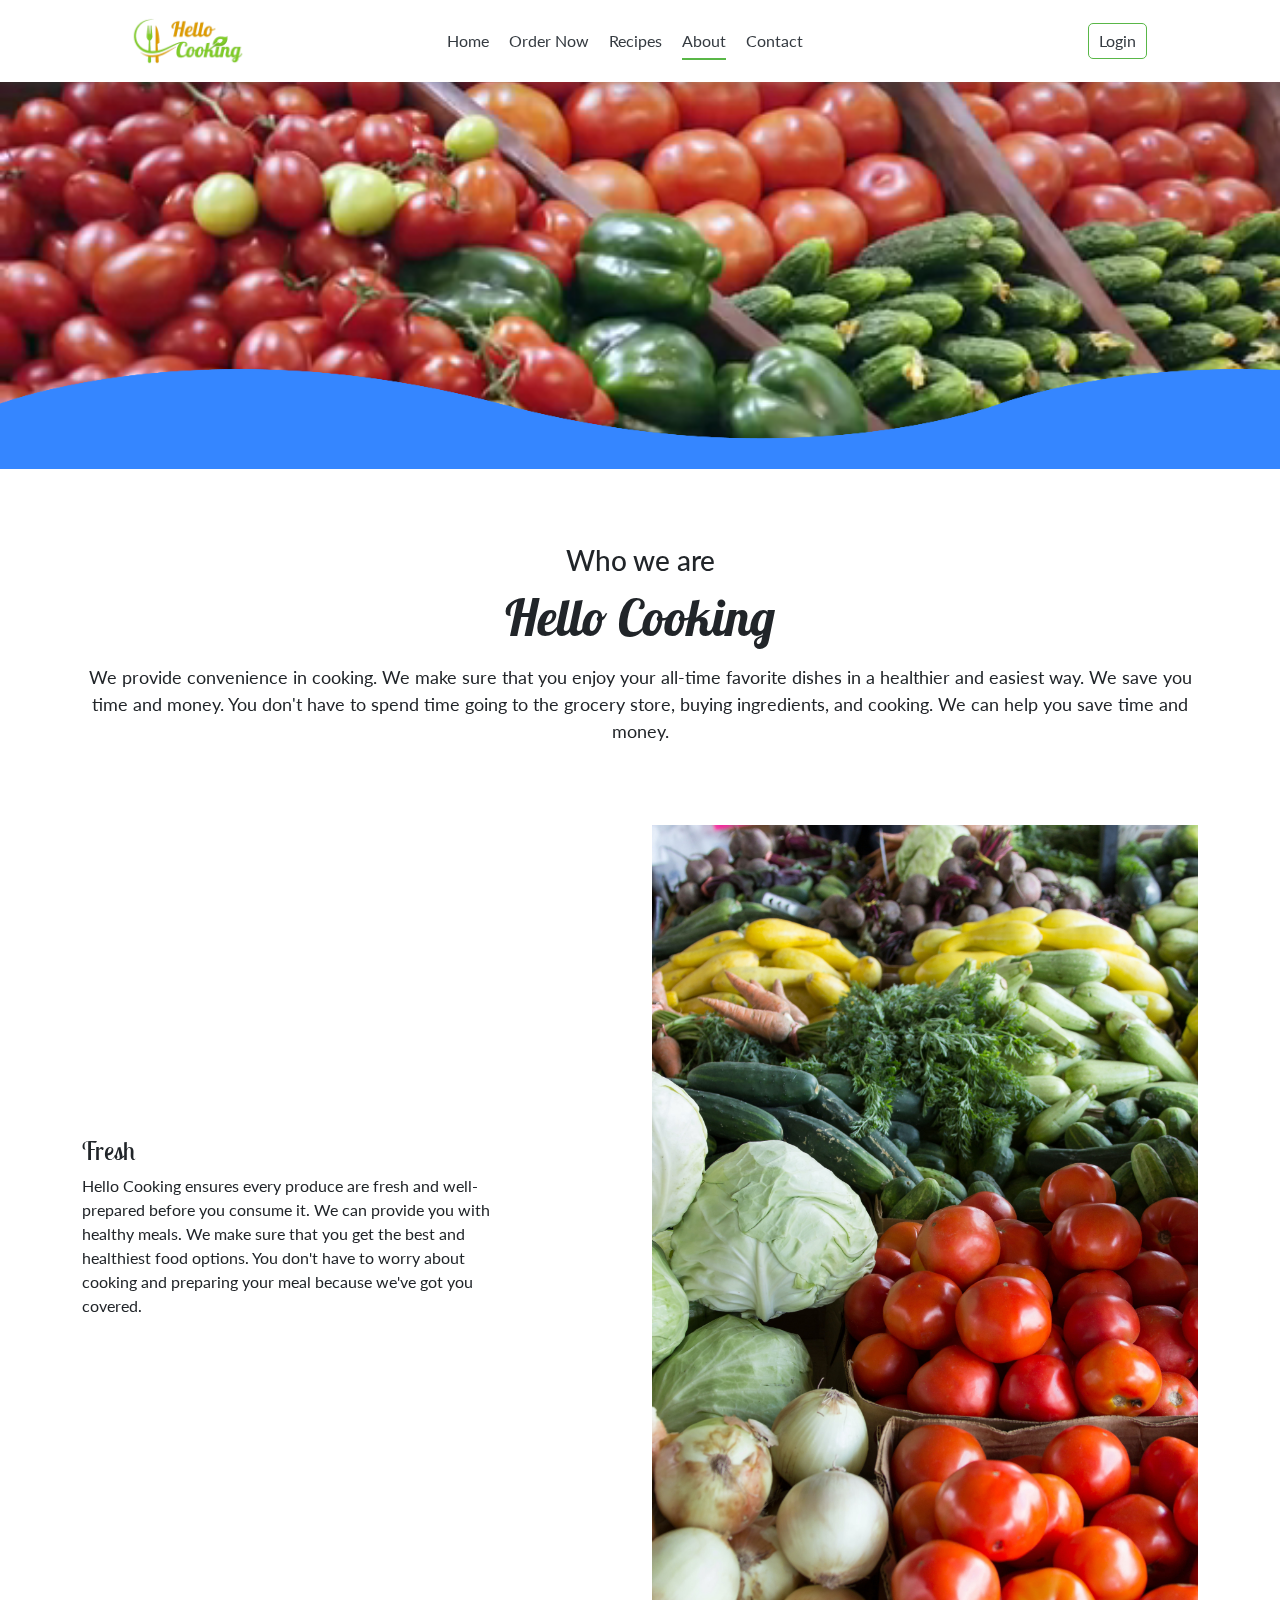
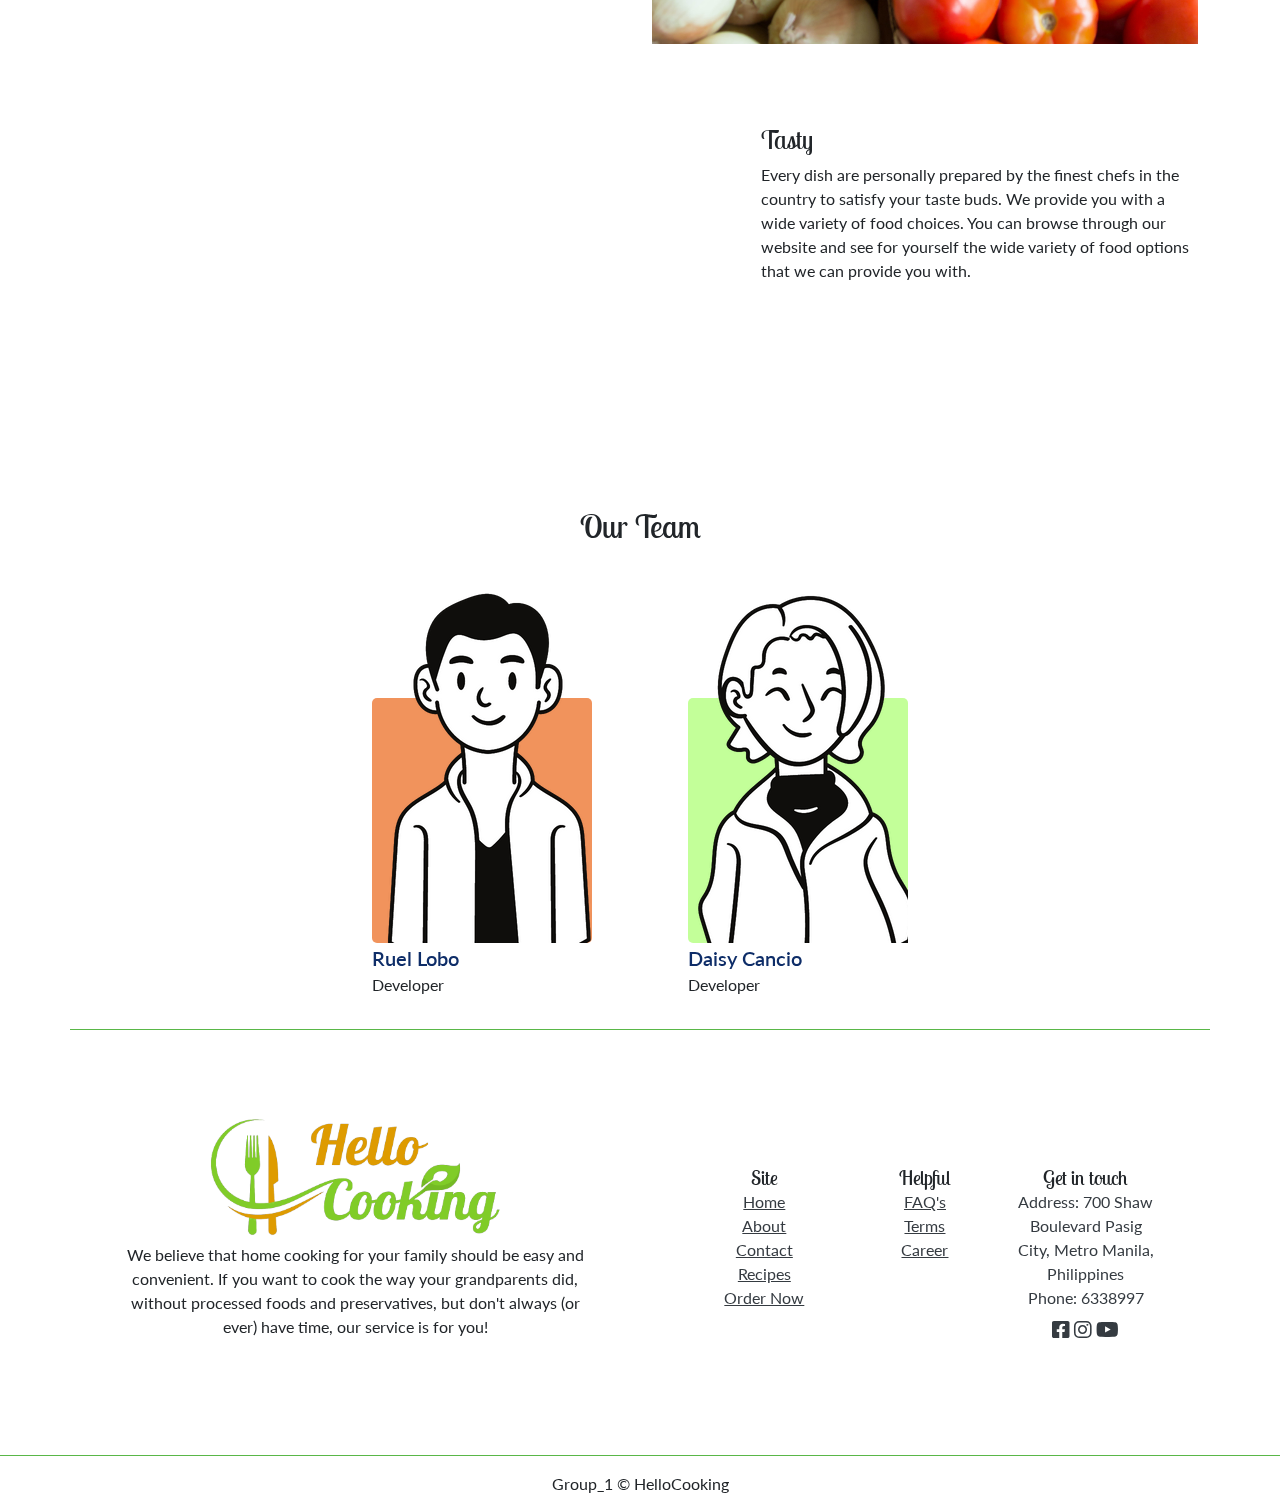
==== commit 43f21965: "Merge branch 'master' into cansio-branch" ====
--- a/about.html
+++ b/about.html
@@ -17,6 +17,7 @@
     <link rel="stylesheet" href="assets/css/styles/root.css" />
     <link rel="stylesheet" href="assets/css/styles/about.css" />
     <link rel="stylesheet" href="assets/css/styles/base/footer.css" />
+    <link rel="stylesheet" href="assets/css/styles/base/modal.css" />
   </head>
 
   <body>
@@ -85,7 +86,9 @@
 
             <div class="nav__right">
               <button><i class="fa-solid fa-cart-shopping"></i></button>
+
               <a href="login.html"><i class="fa-solid fa-user"></i> Login</a>
+
             </div>
           </nav>
         </div>
@@ -258,6 +261,90 @@
       <!-- end footer -->
     </footer>
 
+    <div
+      class="modal fade"
+      id="staticBackdrop"
+      data-bs-backdrop="static"
+      data-bs-keyboard="false"
+      tabindex="-1"
+      aria-labelledby="staticBackdropLabel"
+      aria-hidden="true"
+    >
+      <div class="modal-dialog modal-dialog-centered">
+        <div class="modal-content">
+          <div class="modal-header">
+            <h1 class="modal-title text-light" id="staticBackdropLabel">
+              HelloCooking
+            </h1>
+            <button
+              type="button"
+              class="btn"
+              data-bs-dismiss="modal"
+              aria-label="Close"
+            >
+              <img src="assets/imgs/icon/forKnife-red.png" alt="" />
+            </button>
+          </div>
+          <div class="modal-body">
+            <h5 class="mb-2">Login</h5>
+            <form class="needs-validation" novalidate>
+              <div class="mb-3 form-floating">
+                <input
+                  type="email"
+                  class="form-control"
+                  id="exampleInputEmail1"
+                  aria-describedby="emailHelp"
+                  placeholder="Email or Username"
+                  required
+                />
+                <label for="exampleInputEmail1" class="form-label"
+                  >Email or Username</label
+                >
+                <div id="emailHelp" class="form-text">
+                  We'll never share your email with anyone else.
+                </div>
+                <div class="invalid-feedback">
+                  Please input Username or Email.
+                </div>
+              </div>
+              <div class="mb-3 form-floating">
+                <input
+                  type="password"
+                  class="form-control"
+                  id="exampleInputPassword1"
+                  placeholder="Password"
+                  required
+                />
+                <label for="exampleInputPassword1" class="form-label"
+                  >Password</label
+                >
+                <div class="invalid-feedback">Please input password.</div>
+              </div>
+              <div class="d-flex justify-content-between">
+                <div class="mb-3 form-check">
+                  <input
+                    type="checkbox"
+                    class="form-check-input"
+                    id="exampleCheck1"
+                  />
+                  <label class="form-check-label" for="exampleCheck1"
+                    >Remember Me</label
+                  >
+                </div>
+                <a href="#">Forgot Password</a>
+              </div>
+              <button type="submit" class="btn btn-primary w-100 mb-3">
+                Submit
+              </button>
+            </form>
+            <div class="text-center">
+              Don't have an account yet? <a href="signup.html">Sign in</a>
+            </div>
+          </div>
+        </div>
+      </div>
+    </div>
+
     <!-- ========= BOOTSTRAP JS ========== -->
     <script src="assets/js/bootstrap.bundle.min.js"></script>
 
--- a/assets/css/styles/base/modal.css
+++ b/assets/css/styles/base/modal.css
@@ -0,0 +1,31 @@
+
+/* -------------- login modal ------------------ */
+
+.modal-header {
+  background-color: #5fc44b;
+}
+
+.modal-header h1 {
+  color: #fefefe;
+  letter-spacing: 1px;
+  font-size: var(--fs-26);
+}
+
+.modal-header button {
+  width: 50px;
+}
+
+.modal-header button:hover {
+  border: none;
+  outline: none;
+}
+
+.modal-header button img {
+  width: 100%;
+  aspect-ratio: 1/1;
+}
+
+.modal-body h5 {
+  font-weight: 500;
+  letter-spacing: 1px;
+}
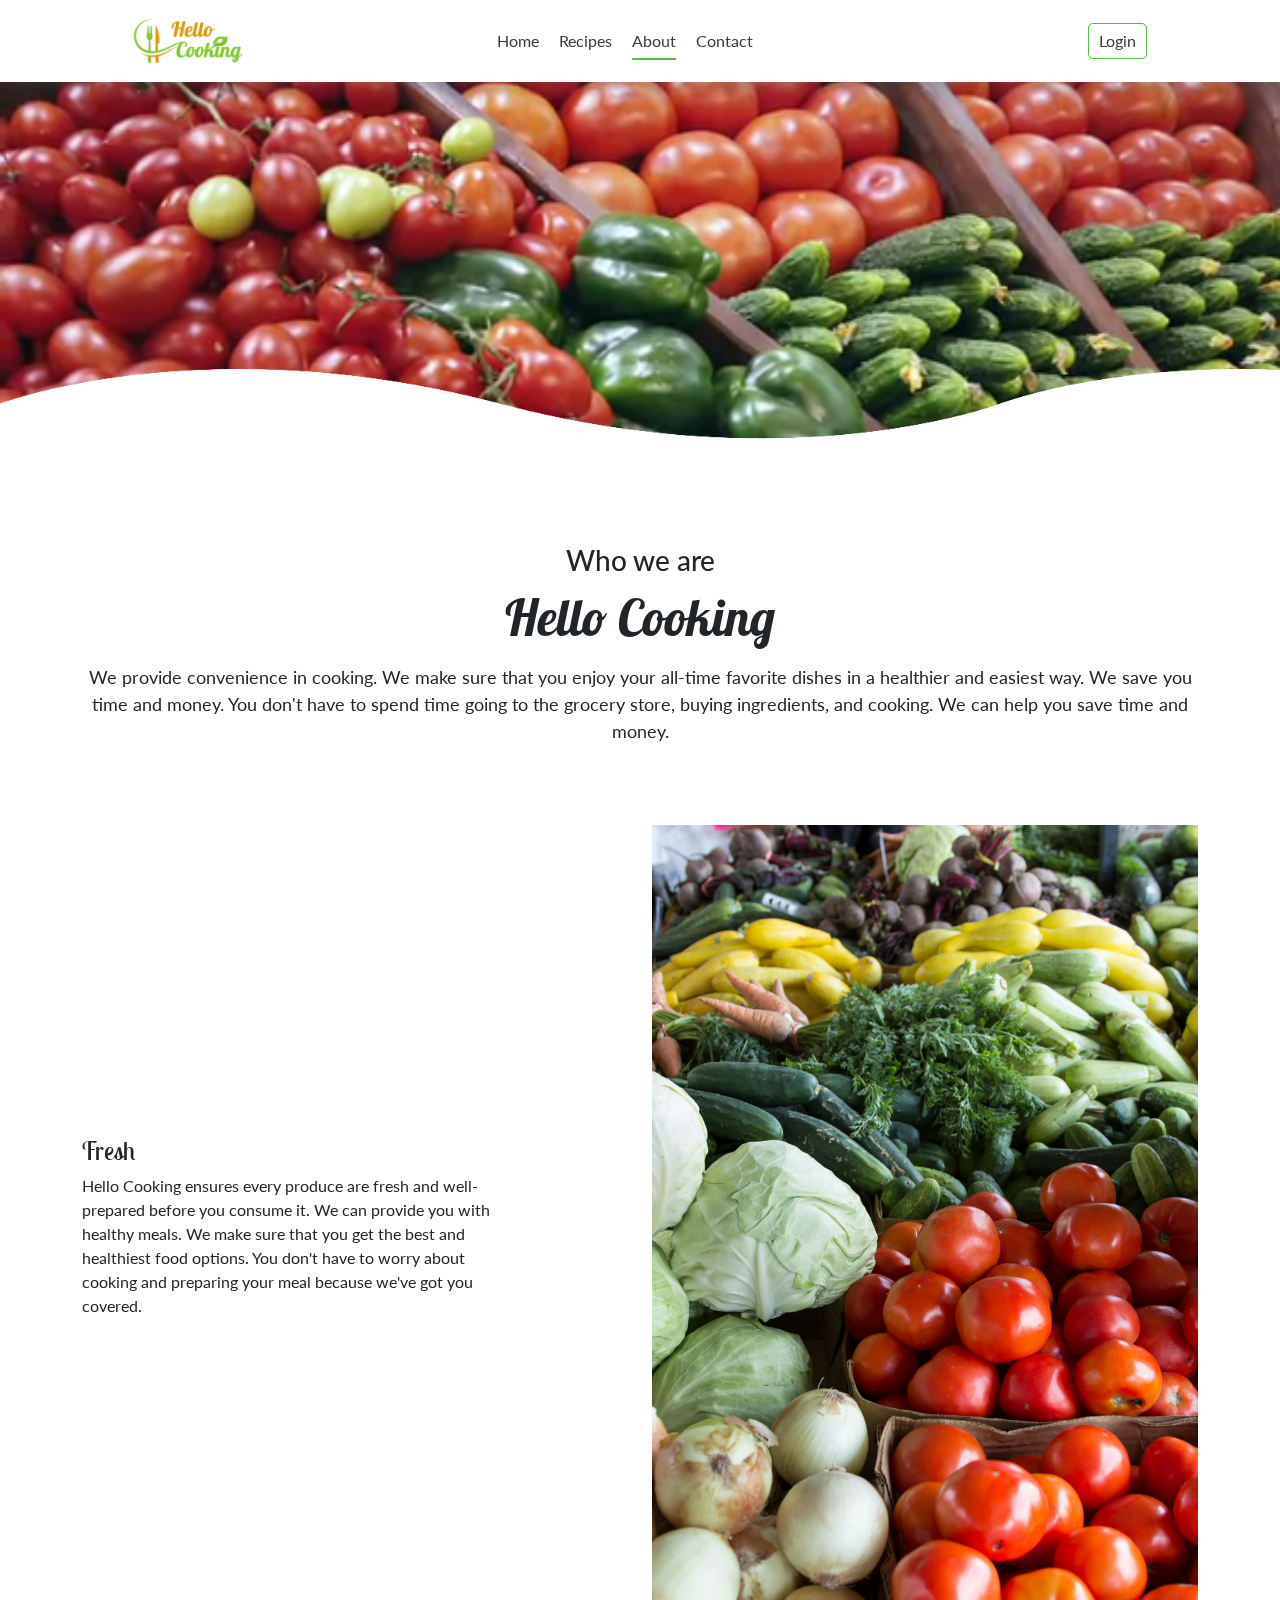
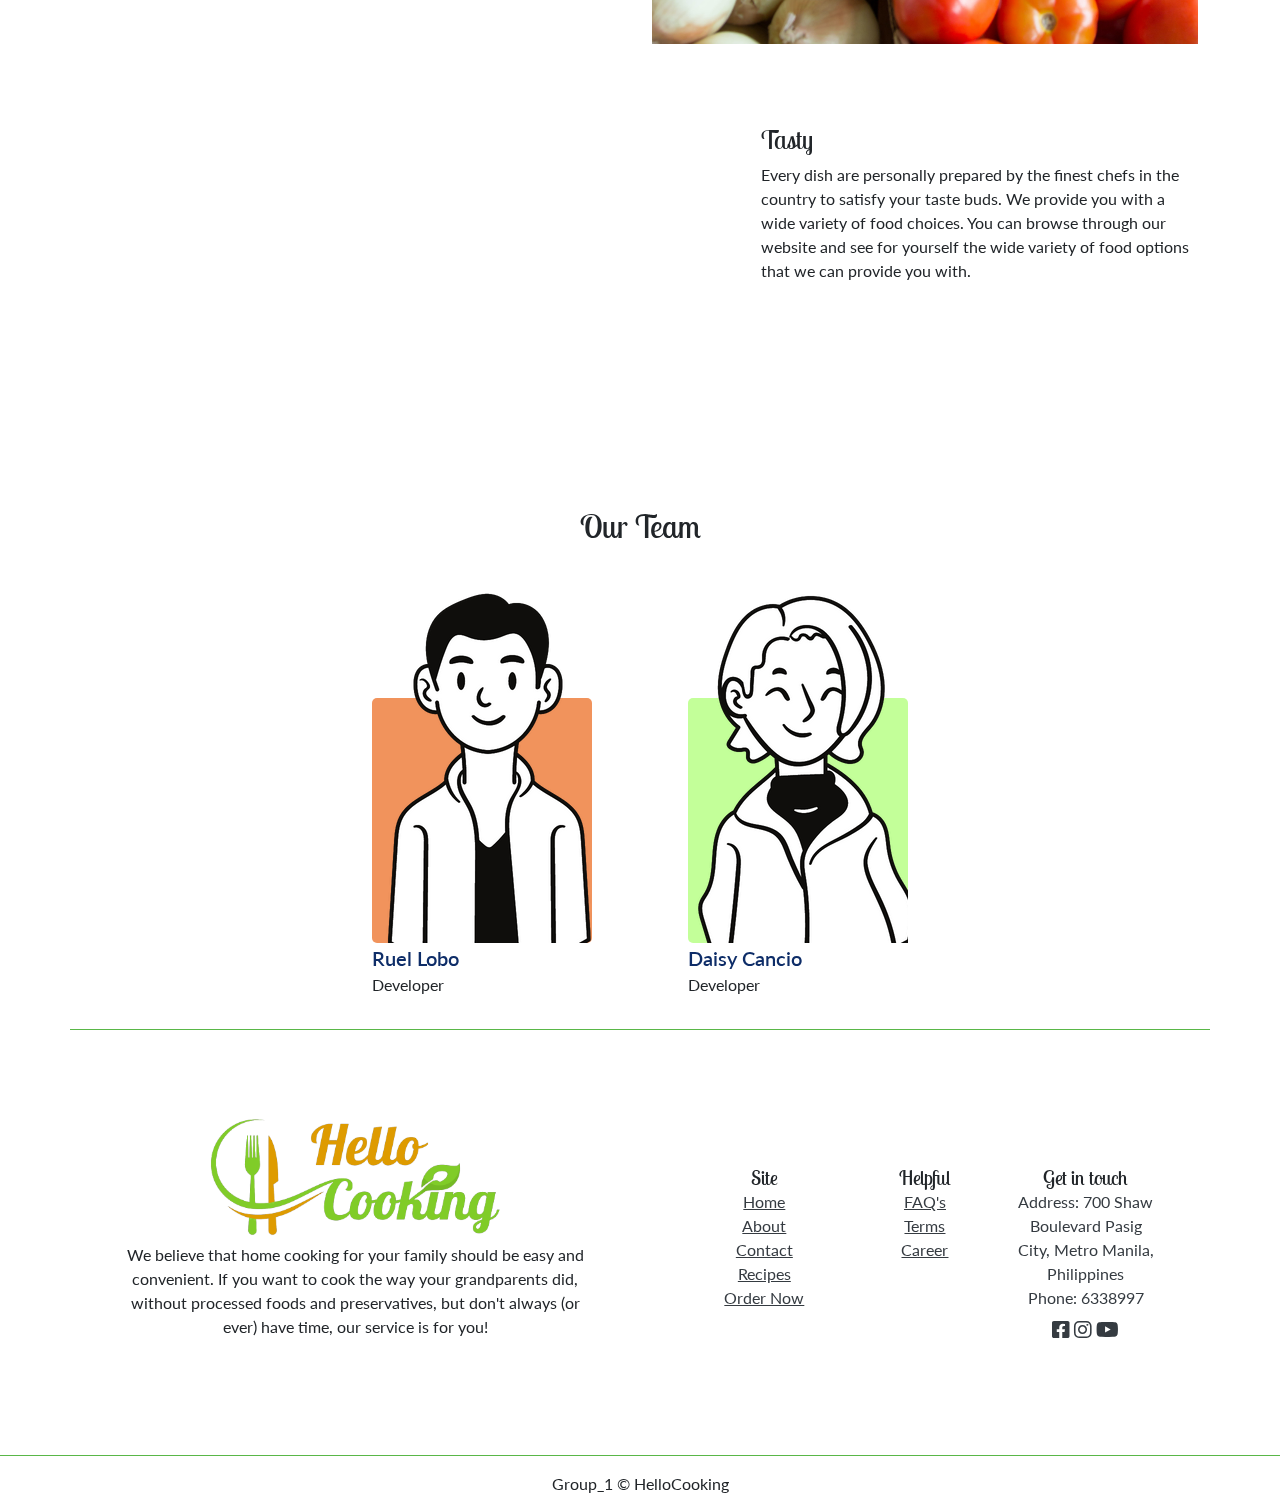
==== commit 35c7ea85: "added data and some content" ====
--- a/about.html
+++ b/about.html
@@ -69,9 +69,6 @@
                     <a href="index.html" role="menuitem">Home</a>
                   </li>
                   <li class="nav__menu-item">
-                    <a href="order.html" role="menuitem">Order Now</a>
-                  </li>
-                  <li class="nav__menu-item">
                     <a href="products.html" role="menuitem">Recipes</a>
                   </li>
                   <li class="nav__menu-item active">
--- a/assets/css/styles/root.css
+++ b/assets/css/styles/root.css
@@ -4,6 +4,7 @@
   /* ###### COLORS ###### */
 
   --red: #F12D31;
+  --green-light: hsl(110, 44%, 55%);
   --green: #59B747;
   --orange: #FF9F29;
   --red-orange: #F17B31;
@@ -19,6 +20,7 @@
 
   --white:    #fff;
   --gray-100: #f8f9fa;
+  --gray-100-l6: hsla(210, 20%, 98%, 0.898);
   --gray-200: #e9ecef;
   --gray-200-p5: hsl(210 16% 93% / .7);
   --gray-300: #dee2e6;
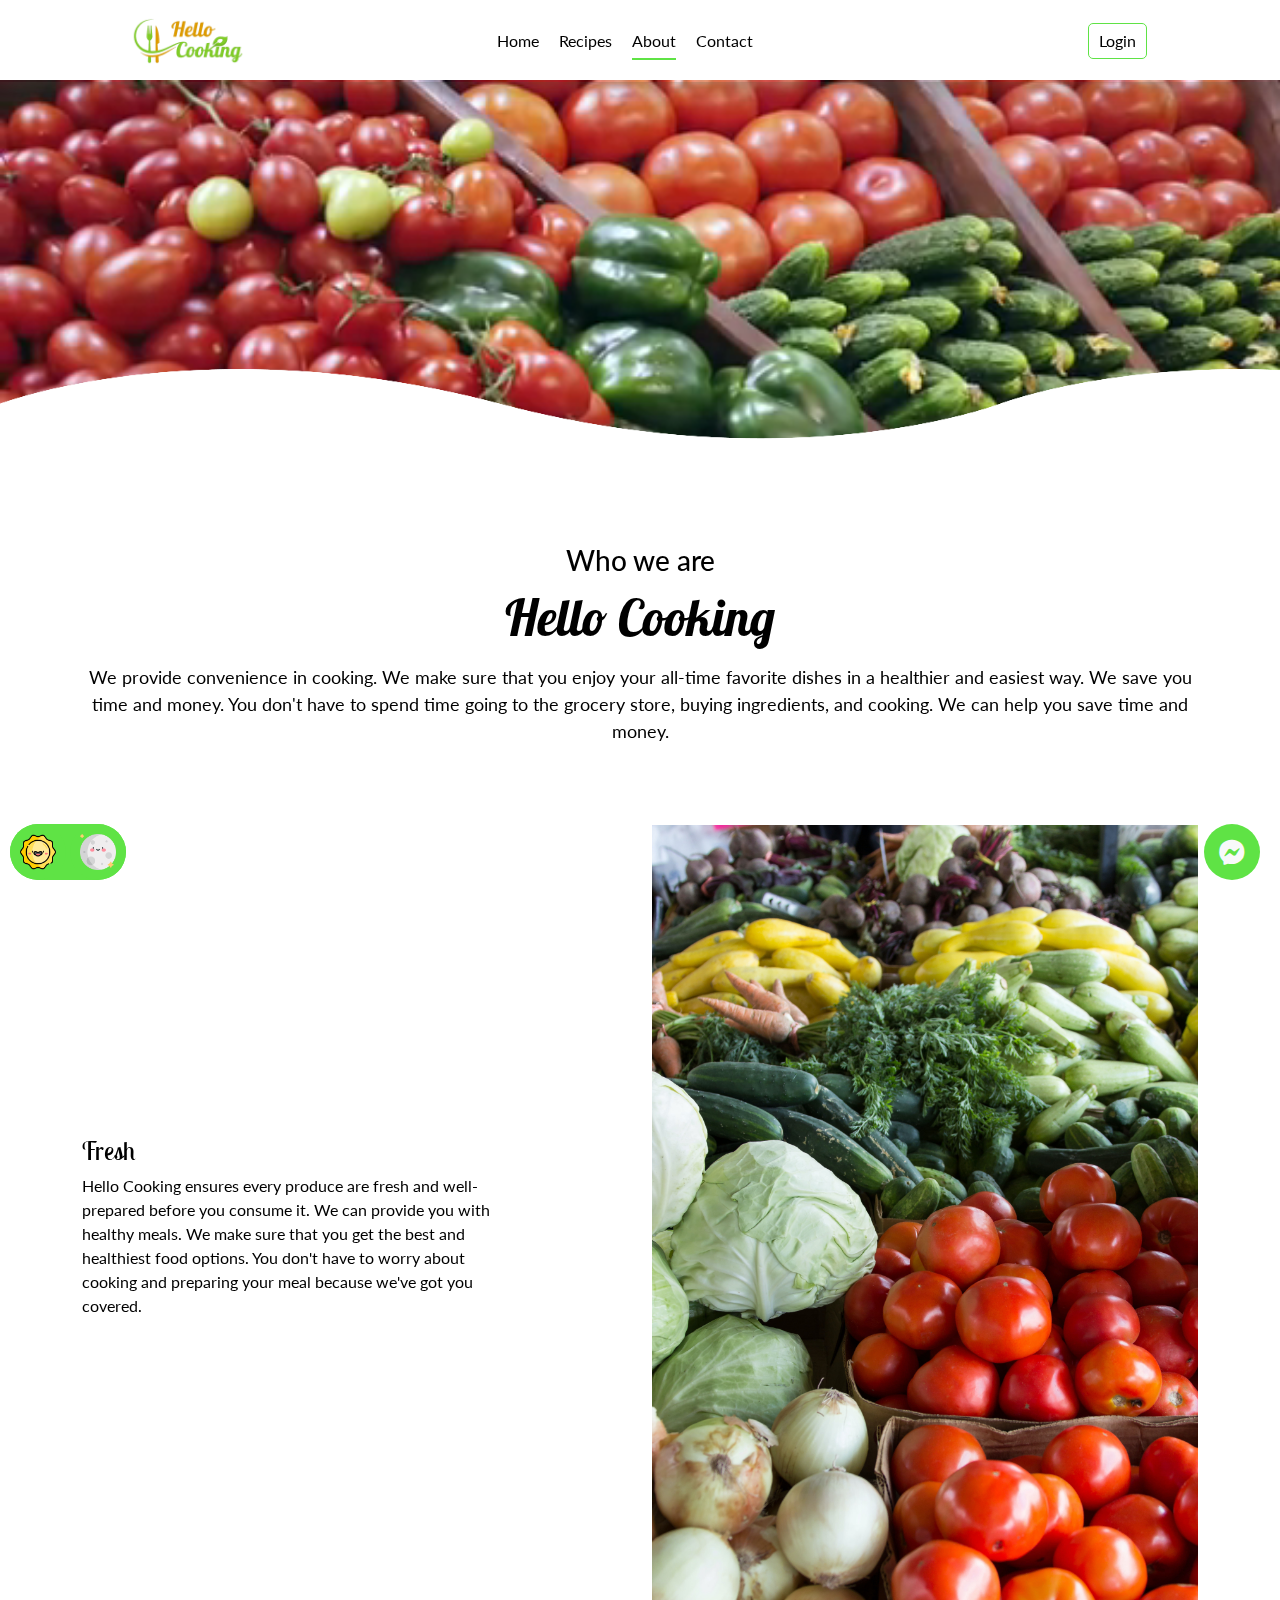
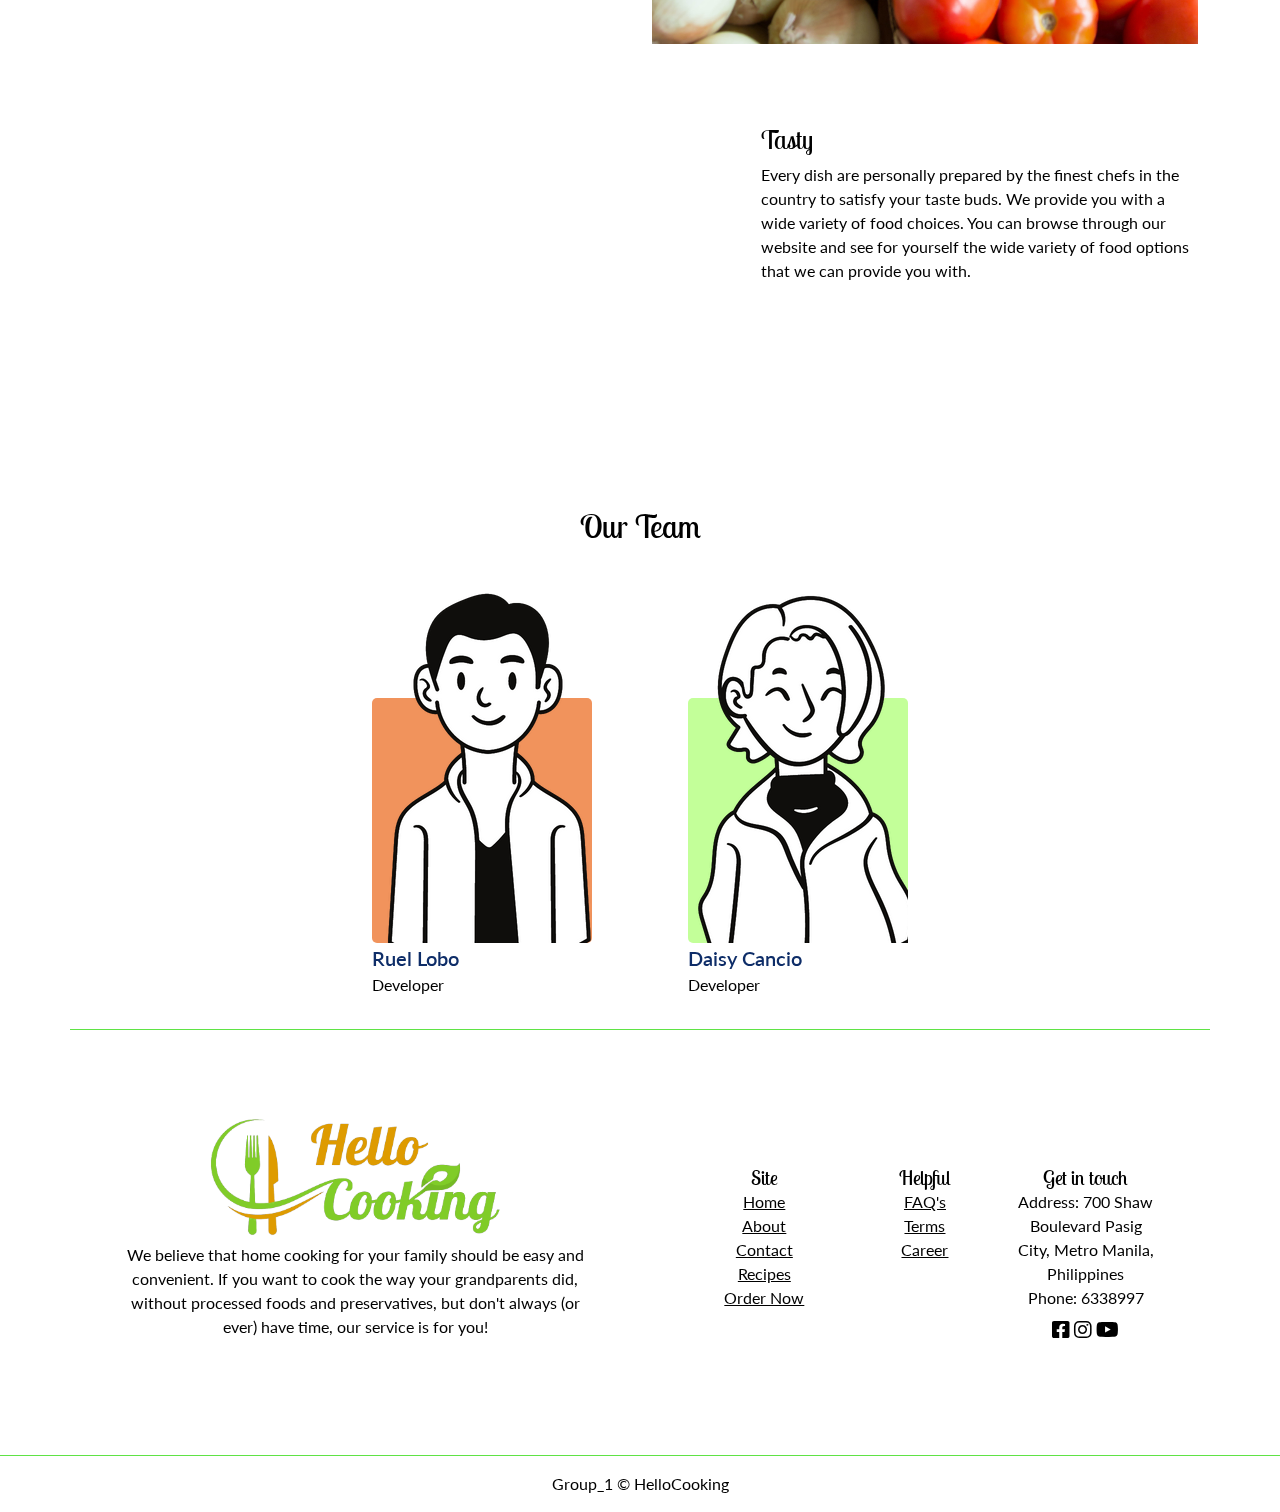
==== commit 243e9669: "65%" ====
--- a/about.html
+++ b/about.html
@@ -77,6 +77,23 @@
                   <li class="nav__menu-item">
                     <a href="contact.html" role="menuitem">Contact</a>
                   </li>
+                  <div class="color-theme-container">
+                    <button
+                      class="button-theme button-theme-light"
+                      data-theme="light"
+                    >
+                      <img src="assets/imgs/color-scheme/sun.png" alt="" />
+                    </button>
+                    <button
+                      class="button-theme button-theme-dark active"
+                      data-theme="dark"
+                    >
+                      <img
+                        src="assets/imgs/color-scheme/full-moon.png"
+                        alt=""
+                      />
+                    </button>
+                  </div>
                 </ul>
               </div>
             </div>
@@ -85,7 +102,6 @@
               <button><i class="fa-solid fa-cart-shopping"></i></button>
 
               <a href="login.html"><i class="fa-solid fa-user"></i> Login</a>
-
             </div>
           </nav>
         </div>
@@ -116,7 +132,11 @@
             <div class="about-divider"></div>
 
             <p>
-              We provide convenience in cooking. We make sure that you enjoy your all-time favorite dishes in a healthier and easiest way. We save you time and money. You don't have to spend time going to the grocery store, buying ingredients, and cooking. We can help you save time and money.
+              We provide convenience in cooking. We make sure that you enjoy
+              your all-time favorite dishes in a healthier and easiest way. We
+              save you time and money. You don't have to spend time going to the
+              grocery store, buying ingredients, and cooking. We can help you
+              save time and money.
             </p>
           </div>
         </div>
@@ -126,26 +146,24 @@
               <div class="wwa-container2-content">
                 <h2 class="mb-2">Fresh</h2>
                 <p>
-                  Hello Cooking ensures every produce are fresh and well-prepared before you consume it. We can provide you with healthy meals. We make sure that you get the best and healthiest food options. You don't have to worry about cooking and preparing your meal because we've got you covered.
+                  Hello Cooking ensures every produce are fresh and
+                  well-prepared before you consume it. We can provide you with
+                  healthy meals. We make sure that you get the best and
+                  healthiest food options. You don't have to worry about cooking
+                  and preparing your meal because we've got you covered.
                 </p>
               </div>
             </div>
             <div class="col-lg-6">
               <div class="wwa-container2-img">
-                <img
-                  src="assets/imgs/comments/about (2).jpg"
-                  alt=""
-                />
+                <img src="assets/imgs/comments/about (2).jpg" alt="" />
               </div>
             </div>
           </div>
           <div class="row mb-5">
             <div class="col-lg-6 col-md-12">
               <div class="wwa-container2-img">
-                <img
-                  src="assets/imgs/comments/about (1).jpg"
-                  alt=""
-                />
+                <img src="assets/imgs/comments/about (1).jpg" alt="" />
               </div>
             </div>
             <div
@@ -154,7 +172,11 @@
               <div class="wwa-container2-content ms-lg-auto ms-md-0">
                 <h2 class="mb-2">Tasty</h2>
                 <p>
-                  Every dish are personally prepared by the finest chefs in the country to satisfy your taste buds. We provide you with a wide variety of food choices. You can browse through our website and see for yourself the wide variety of food options that we can provide you with.
+                  Every dish are personally prepared by the finest chefs in the
+                  country to satisfy your taste buds. We provide you with a wide
+                  variety of food choices. You can browse through our website
+                  and see for yourself the wide variety of food options that we
+                  can provide you with.
                 </p>
               </div>
             </div>
@@ -201,7 +223,10 @@
                 <img src="assets/imgs/logo/hc-logo.png" alt="" />
               </div>
               <p class="text-center">
-                We believe that home cooking for your family should be easy and convenient. If you want to cook the way your grandparents did, without processed foods and preservatives, but don't always (or ever) have time, our service is for you!
+                We believe that home cooking for your family should be easy and
+                convenient. If you want to cook the way your grandparents did,
+                without processed foods and preservatives, but don't always (or
+                ever) have time, our service is for you!
               </p>
             </div>
           </div>
@@ -235,7 +260,10 @@
                 <h5>Get in touch</h5>
                 <ul>
                   <li>
-                    <p>Address: 700 Shaw Boulevard Pasig City, Metro Manila, Philippines</p>
+                    <p>
+                      Address: 700 Shaw Boulevard Pasig City, Metro Manila,
+                      Philippines
+                    </p>
                   </li>
                   <li>
                     <p>Phone: 6338997</p>
@@ -342,10 +370,21 @@
       </div>
     </div>
 
+    <!-- 
+      
+      messenger
+      
+    -->
+
+    <button id="messenger-button">
+      <i class="fa-brands fa-facebook-messenger text-light"></i>
+    </button>
+
     <!-- ========= BOOTSTRAP JS ========== -->
     <script src="assets/js/bootstrap.bundle.min.js"></script>
 
     <!-- ========= JS ========== -->
     <script src="assets/js/index.js"></script>
+    <script src="assets/js/colorScheme.js" type="module"></script>
   </body>
 </html>
--- a/assets/css/styles/base/nav.css
+++ b/assets/css/styles/base/nav.css
@@ -11,6 +11,8 @@
 body {
   font-family: var(--ff-lato);
   position: relative;
+  color: var(--text);
+  background-color: var(--bg);
 }
 
 h1 {
@@ -45,8 +47,7 @@
 
 p {
   margin: 0;
-  padding: 0;
-}
+  padding: 0;}
 
 img { width: 100%; 
 height: auto;}
@@ -77,9 +78,8 @@
   width: 100%;
   
   padding: 1em var(--section-padding);
-  background-color: white;
+  background-color: hsl(var(--nav) / 1);
   box-shadow: 0 5px 20px var(--gray-700-p3);
-
   z-index: 20;
 }
 
@@ -111,7 +111,7 @@
 }
 
 .nav__menu-item a {
-  color: var(--gray-800);
+  color: var(--text);
   font-size: var(--step-0);
   position: relative;
   overflow: hidden;
@@ -163,7 +163,7 @@
 
 .nav__right a {
   padding: 0.3125em 0.625em;
-  color: var(--gray-800);
+  color: var(--text);
   border: 1px solid var(--green);
   border-radius: 5px;
   cursor: pointer;
@@ -172,7 +172,7 @@
 
 .nav__right a:hover {
   background-color: var(--green);
-  color: #fefefe !important;
+  color: var(--text);
 }
 
 .nav__right a i{
@@ -200,8 +200,7 @@
   -moz-user-select: none;
   -webkit-user-select: none;
   -ms-user-select: none;
-  user-select: none;
-}
+  user-select: none;}
 .hamRotate.active {
   transform: rotate(45deg);
 }
@@ -218,7 +217,7 @@
 .line {
   fill:none;
   transition: stroke-dasharray 400ms, stroke-dashoffset 400ms;
-  stroke:#000;
+  stroke: hsl(var(--text) / 1);
   stroke-width:5.5;
   stroke-linecap:round;
 }
@@ -281,9 +280,16 @@
     position: absolute;
     top: 100%;
     left: 0;
-    width: 200px;
+    width: 300px;
     transform: translateX(-200%);
     transition: transform 1s ease-out;
+  }
+
+  .nav__menu .color-theme-container {
+    display: block;
+    position: absolute;
+    bottom: 50px;
+    left: 15px;
   }
   
   .open-menu-btn[aria-expanded=true]+.nav__menu-container {
@@ -294,9 +300,17 @@
     background-color: var(--green);
     flex-direction: column;
     align-items: center;
-    height: 100vh;
+    height: 90vh;
     justify-content: start;
+    position: relative;
     
+  }
+
+  .nav__menu .color-theme-container {
+    display: block;
+    position: absolute;
+    bottom: 15px;
+    left: 15px;
   }
 
   .nav__menu .nav__menu-item {
--- a/assets/css/styles/root.css
+++ b/assets/css/styles/root.css
@@ -2,10 +2,14 @@
 :root {
 
   /* ###### COLORS ###### */
+  --main-hue: 110;
+  
 
+  
+  
+  --green: hsl(var(--main-hue), 74%, 58%);
   --red: #F12D31;
-  --green-light: hsl(110, 44%, 55%);
-  --green: #59B747;
+  --green-light: hsl(var(--main-hue), 44%, 55%);
   --orange: #FF9F29;
   --red-orange: #F17B31;
   --yellow: #f9d42f;
@@ -13,12 +17,39 @@
   --brown: #87431E;
   --blue: #3799DA;
   --green-1: hsla(79, 100%, 43%, 0.664);
+  --black: #2d2d2d;
+  --black1: hsl(0, 8%, 14%);
 
-  
+
+
+  /* dark color scheme */
+  --bg-dark: var(--main-hue) 80% 12%;
+  /* --bg-dark: 0 8% 14%; */
+  --text-dark: var(--main-hue) 80% 99%;
+  --muted-dark: var(--main-hue) 80% 99%;
+  --accent-dark: var(--main-hue) 65% 50%;
+  --secondary-dark: calc(var(--main-hue) - 195) 65% 50%;
+  --nav-dark: var(--main-hue) 10% 10%;
+
+
+
+    /* light color scheme */
+    --bg-light: var(--main-hue) 80% 99%;
+    --text-light: var(--main-hue) 80% 8%;
+    --muted-light: var(--main-hue) 20% 70%;
+    --accent-light: var(--main-hue) 70% 60%;
+    --secondary-light: calc(var(--main-hue) - 195) 70% 60%;
+    
+    --nav-light: var(--main-hue) 80% 99%;
+
+
+
+
+
 
   /* grays */
 
-  --white:    #fff;
+  --white: #fff;
   --gray-100: #f8f9fa;
   --gray-100-l6: hsla(210, 20%, 98%, 0.898);
   --gray-200: #e9ecef;
@@ -28,9 +59,9 @@
   --gray-500: #adb5bd;
   --gray-600: #6c757d;
   --gray-700: #495057;
-  --gray-700-p3: hsl(210 9% 31% / .3) ;
+  --gray-700-p3: rgba(72, 86, 73, 0.3) ;
   --gray-800: hsl(210, 10%, 23%);
-  --gray-900: #212529;
+  --gray-900: hsl(113, 11%, 15%);
 
 
 
@@ -46,7 +77,7 @@
   --step--3: clamp(0.58rem, calc(0.50rem + 0.37vw), 0.77rem);
   --step--2: clamp(0.69rem, calc(0.59rem + 0.52vw), 0.96rem);
   --step--1: clamp(0.83rem, calc(0.69rem + 0.72vw), 1.20rem);
-  --step-0: clamp(0.875rem, 2vw, 1rem);
+  --step-0: clamp(0.675rem, 2vw, 1rem);
   --step-1: clamp(1.20rem, calc(0.94rem + 1.32vw), 1.88rem);
   --step-2: clamp(1.44rem, calc(1.09rem + 1.76vw), 2.34rem);
   --step-3: clamp(1.73rem, calc(1.26rem + 2.35vw), 2.93rem);
@@ -68,5 +99,61 @@
 
   /* ###### BUTTON PADDING ###### */
   --button-padding: .6125em 3em;
+
+
+
+
+  /* ###### transition ###### */
+  --transition-all-150-ease: transition .15s ease;
+  --transition-all-150-ease-in: transition .15s ease-in;
+  --transition-all-150-ease-out: transition .15s ease-out;
   
+  --transition-all-250-ease: transition .25s ease;
+  --transition-all-250-ease-in: transition .25s ease-in;
+  --transition-all-250-ease-out: transition .25s ease-out;
 }
+
+
+@media (prefers-color-scheme: light){
+  :root {
+    --bg: var(--bg-light);
+    --text: var(--text-light);
+    --muted: var(--muted-light);
+    --accent: var(--accent-light);
+    --secondary: var(--secondary-light);
+    color-scheme: light;
+  }
+}
+
+
+@media (prefers-color-scheme: dark){
+  :root {
+    --bg: var(--bg-dark);
+    --text: var(--text-dark);
+    --muted: var(--muted-dark);
+    --accent: var(--accent-dark);
+    --secondary: var(--secondary-dark);
+    color-scheme: dark;
+  }
+}
+
+:root[data-theme="light"] {
+    --bg: var(--bg-light);
+    --text: var(--text-light);
+    --muted: var(--muted-light);
+    --accent: var(--accent-light);
+    --secondary: var(--secondary-light);
+  --nav: var(--nav-light);
+
+    color-scheme: light;
+}
+
+:root[data-theme="dark"] {
+  --bg: var(--bg-dark);
+  --text: var(--text-dark);
+  --muted: var(--muted-dark);
+  --accent: var(--accent-dark);
+  --secondary: var(--secondary-dark);
+  --nav: var(--nav-dark);
+  color-scheme: dark;
+}--- a/assets/css/styles/base/footer.css
+++ b/assets/css/styles/base/footer.css
@@ -30,7 +30,7 @@
 
 .footer-left__container a,
 .footer-left__container p {
-  color: var(--gray-800);
+  color: var(--text);
 }
 
 .footer-left__container a:not(i){
@@ -55,7 +55,69 @@
 
 
 
+
+
+
+/* color scheme */
+
+.nav_menu .color-theme-container {
+  display: none;
+}
+
+
+
+.color-theme-container {
+  position: fixed;
+  bottom: 20px;
+  left: 10px;
+  background-color: var(--green);
+  border-radius: 100vmax;
+  user-select: none;
+  z-index: 20;
+}
+
+.color-theme-container .button-theme {
+  width: 3.5rem;
+  aspect-ratio: 1/1;
+  padding: 10px;
+  border-radius: 100vmax;
+  background-color: var(--green);
+  transition: var(--transition-all-250-ease-out);
+  cursor: pointer;
+}
+
+.color-theme-container .button-theme img {
+  object-fit: contain;
+}
+
+
+
+
+#messenger-button {
+  width: 3.5rem;
+  position: fixed;
+  bottom: 20px;
+  right: 20px;
+  aspect-ratio: 1/1;
+  background-color: var(--green);
+  border-radius: 100vmax;
+  font-size: var(--fs-26);
+
+}
+
+
+
+
+
+
+
+
 @media (max-width: 580px){
+  .color-theme-container {
+  display: none;
+  }
+
+
   .footer-left__first,
   .footer-left__second,
   .footer-left__third {
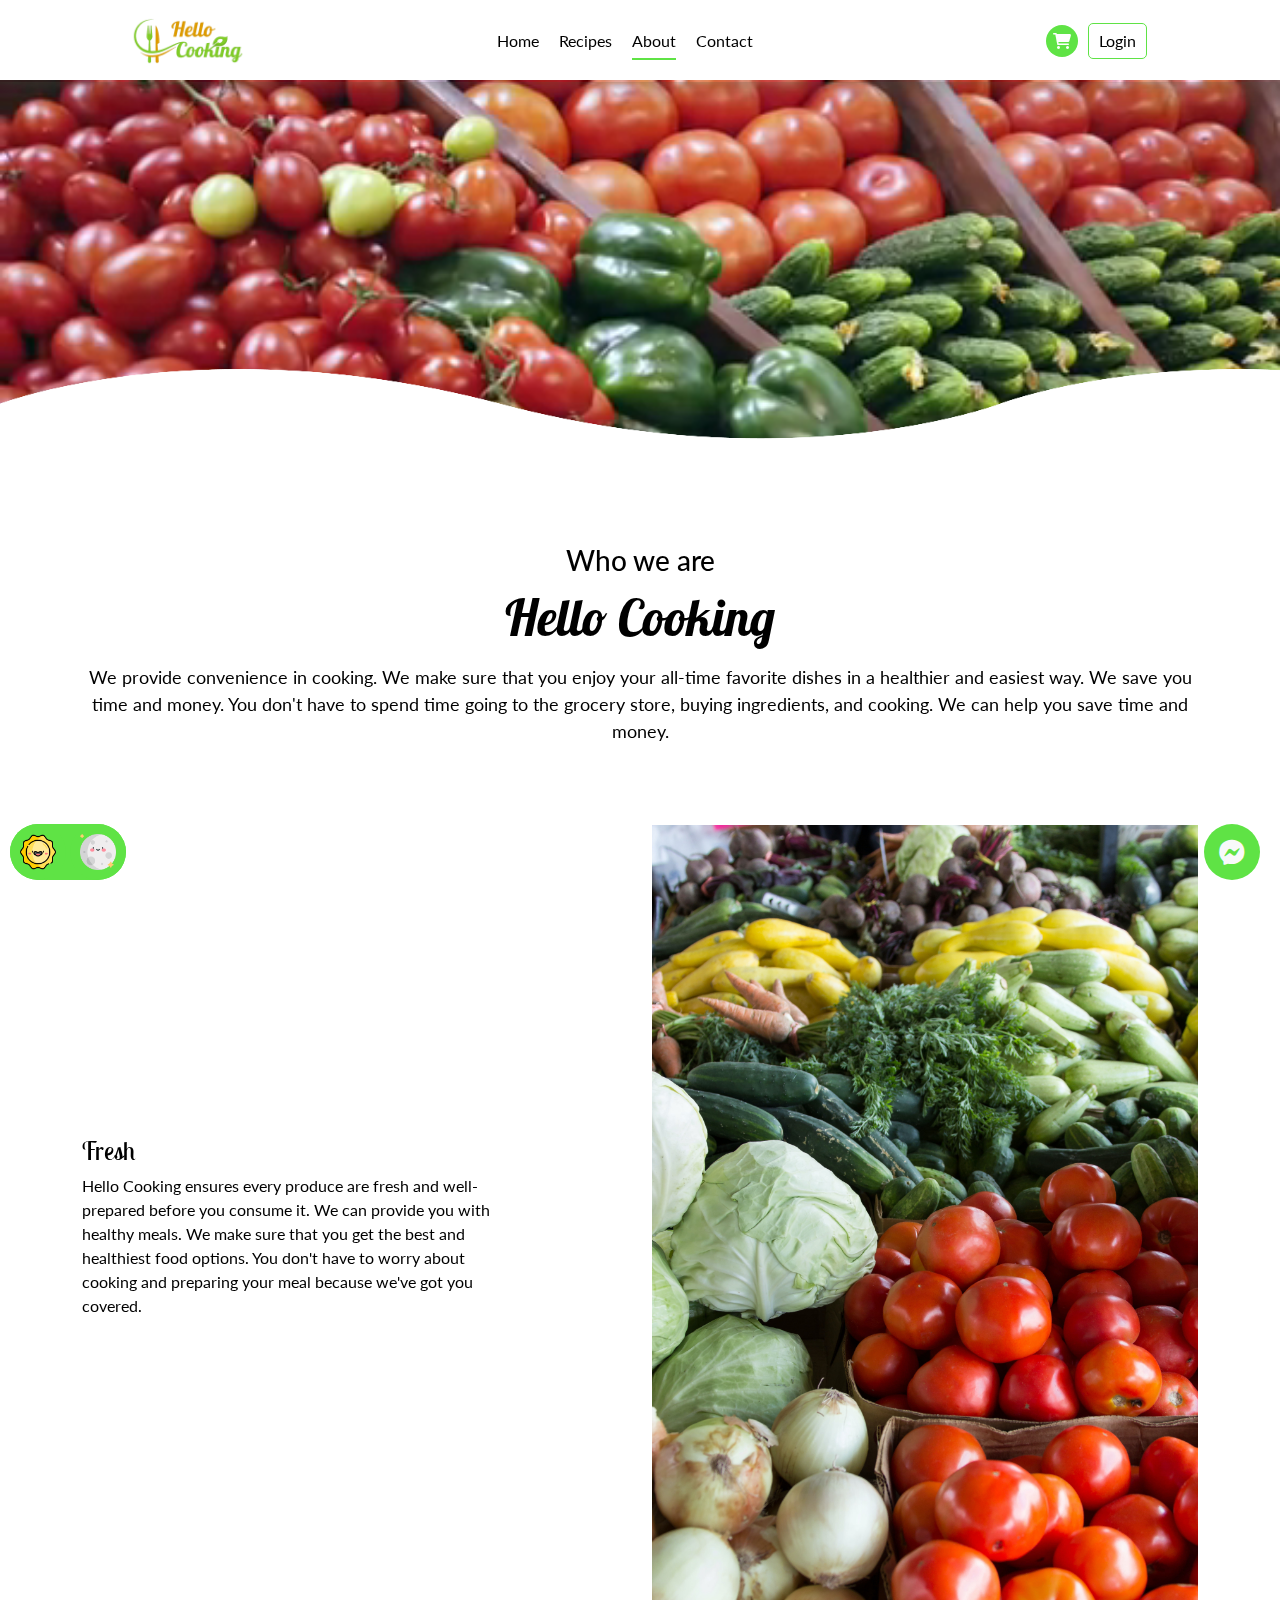
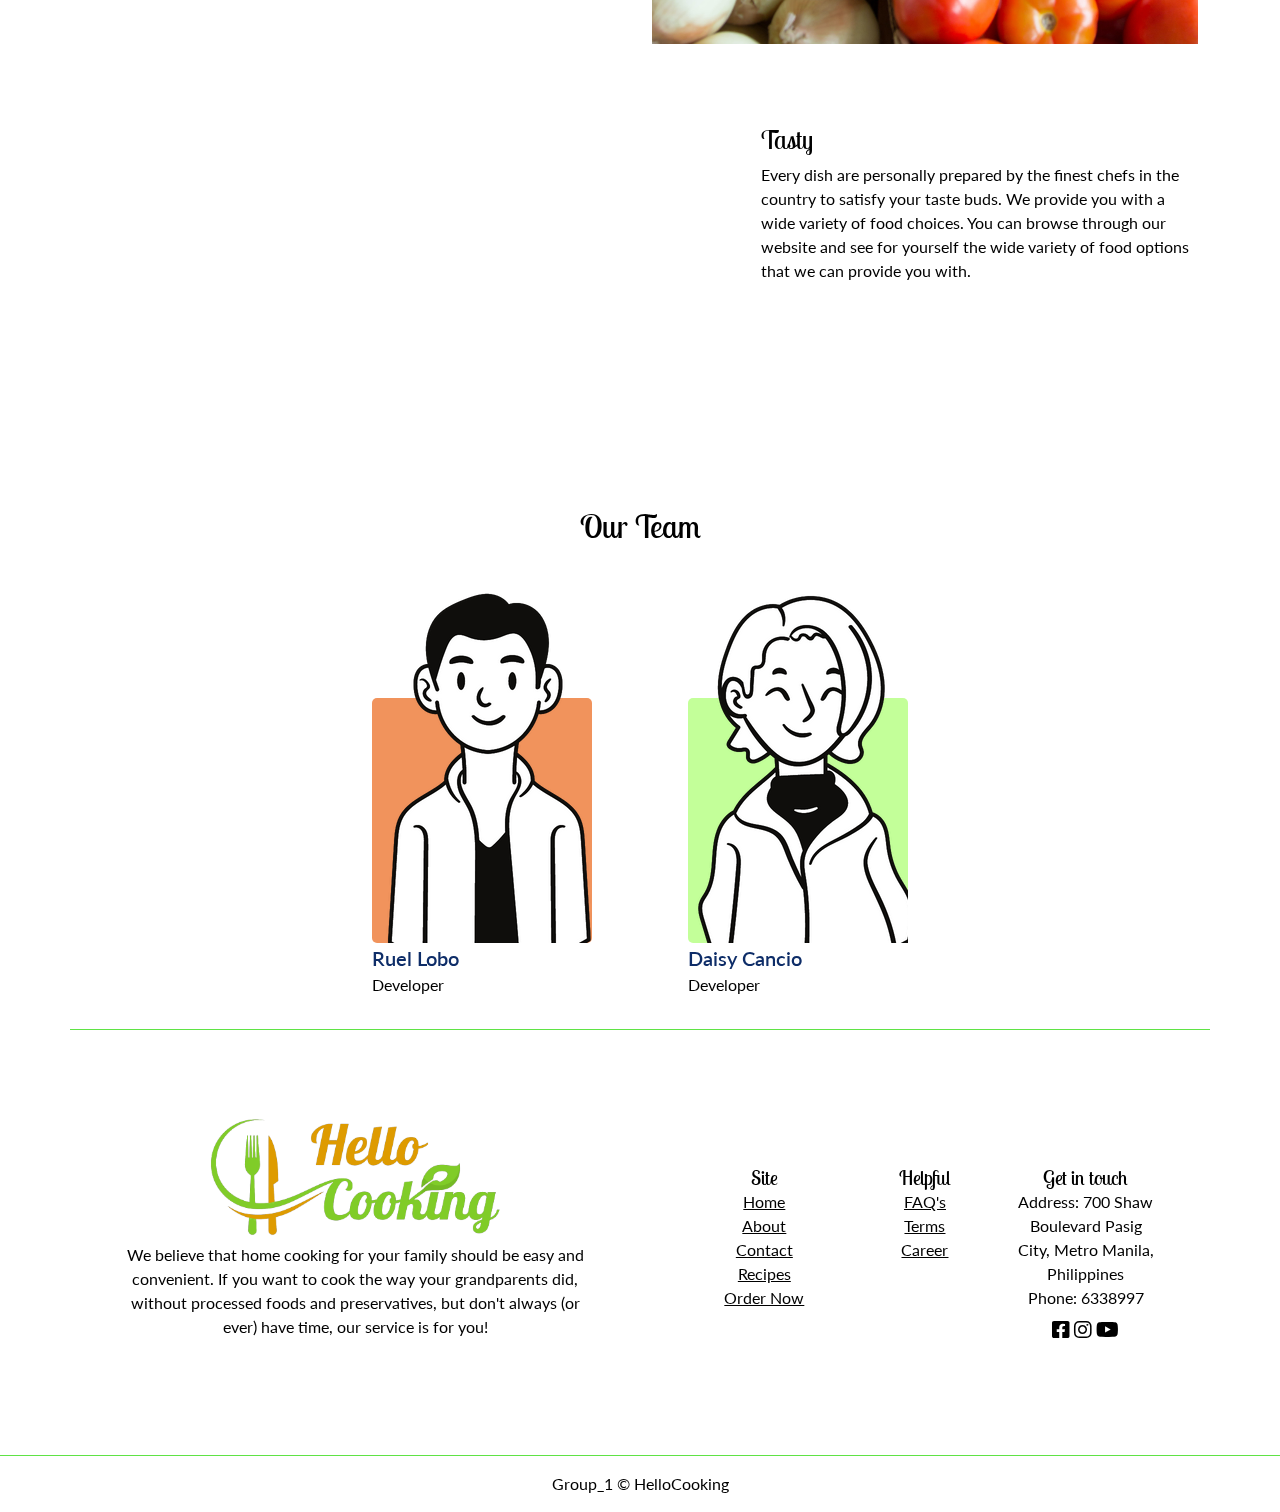
==== commit fc35f4ea: "continuing project" ====
--- a/about.html
+++ b/about.html
@@ -99,9 +99,17 @@
             </div>
 
             <div class="nav__right">
-              <button><i class="fa-solid fa-cart-shopping"></i></button>
-
-              <a href="login.html"><i class="fa-solid fa-user"></i> Login</a>
+              <button onclick="window.location.href='cart.html'">
+                <i class="fa-solid fa-cart-shopping"></i>
+              </button>
+
+              <a
+                href="#"
+                data-bs-toggle="modal"
+                data-bs-target="#staticBackdrop"
+                id="nav-login"
+                ><i class="fa-solid fa-user"></i> Login</a
+              >
             </div>
           </nav>
         </div>
--- a/assets/css/styles/base/nav.css
+++ b/assets/css/styles/base/nav.css
@@ -11,7 +11,7 @@
 body {
   font-family: var(--ff-lato);
   position: relative;
-  color: var(--text);
+  color: hsl(var(--text)) /1;
   background-color: var(--bg);
 }
 
@@ -136,7 +136,6 @@
   align-items: center;
   justify-content: end;
   width: min(150px, 20vw);
-  /* max-width: 150px; */
 }
 
 .nav__right>* {
@@ -152,7 +151,7 @@
   display: grid;
   place-content: center;
   background-color: var(--green);
-  display: none;
+  /* display: none; */
 }
 
 .nav__right button i {
@@ -340,5 +339,9 @@
   font-size: 14px;
   }
 
+  nav #nav-login {
+    display: none;
+  }
+
   
 }--- a/assets/css/styles/root.css
+++ b/assets/css/styles/root.css
@@ -74,15 +74,10 @@
 
   /* ###### FONT SIZES ###### */
 
-  --step--3: clamp(0.58rem, calc(0.50rem + 0.37vw), 0.77rem);
-  --step--2: clamp(0.69rem, calc(0.59rem + 0.52vw), 0.96rem);
-  --step--1: clamp(0.83rem, calc(0.69rem + 0.72vw), 1.20rem);
+
+
   --step-0: clamp(0.675rem, 2vw, 1rem);
   --step-1: clamp(1.20rem, calc(0.94rem + 1.32vw), 1.88rem);
-  --step-2: clamp(1.44rem, calc(1.09rem + 1.76vw), 2.34rem);
-  --step-3: clamp(1.73rem, calc(1.26rem + 2.35vw), 2.93rem);
-  --step-4: clamp(2.07rem, calc(1.45rem + 3.10vw), 3.66rem);
-  --step-5: clamp(2.49rem, calc(1.67rem + 4.08vw), 4.58rem);
 
   --fs-16: 1rem;
   --fs-14: 0.875rem;
@@ -144,7 +139,6 @@
     --accent: var(--accent-light);
     --secondary: var(--secondary-light);
   --nav: var(--nav-light);
-
     color-scheme: light;
 }
 
--- a/assets/css/styles/base/footer.css
+++ b/assets/css/styles/base/footer.css
@@ -53,20 +53,16 @@
 }
 
 
-
-
-
-
-
 /* color scheme */
 
-.nav_menu .color-theme-container {
+#nav-button-scheme-container {
   display: none;
 }
 
 
 
 .color-theme-container {
+  /* display: none; */
   position: fixed;
   bottom: 20px;
   left: 10px;
@@ -117,6 +113,12 @@
   display: none;
   }
 
+  #nav-button-scheme-container {
+    display: block;
+  }
+  
+  
+
 
   .footer-left__first,
   .footer-left__second,
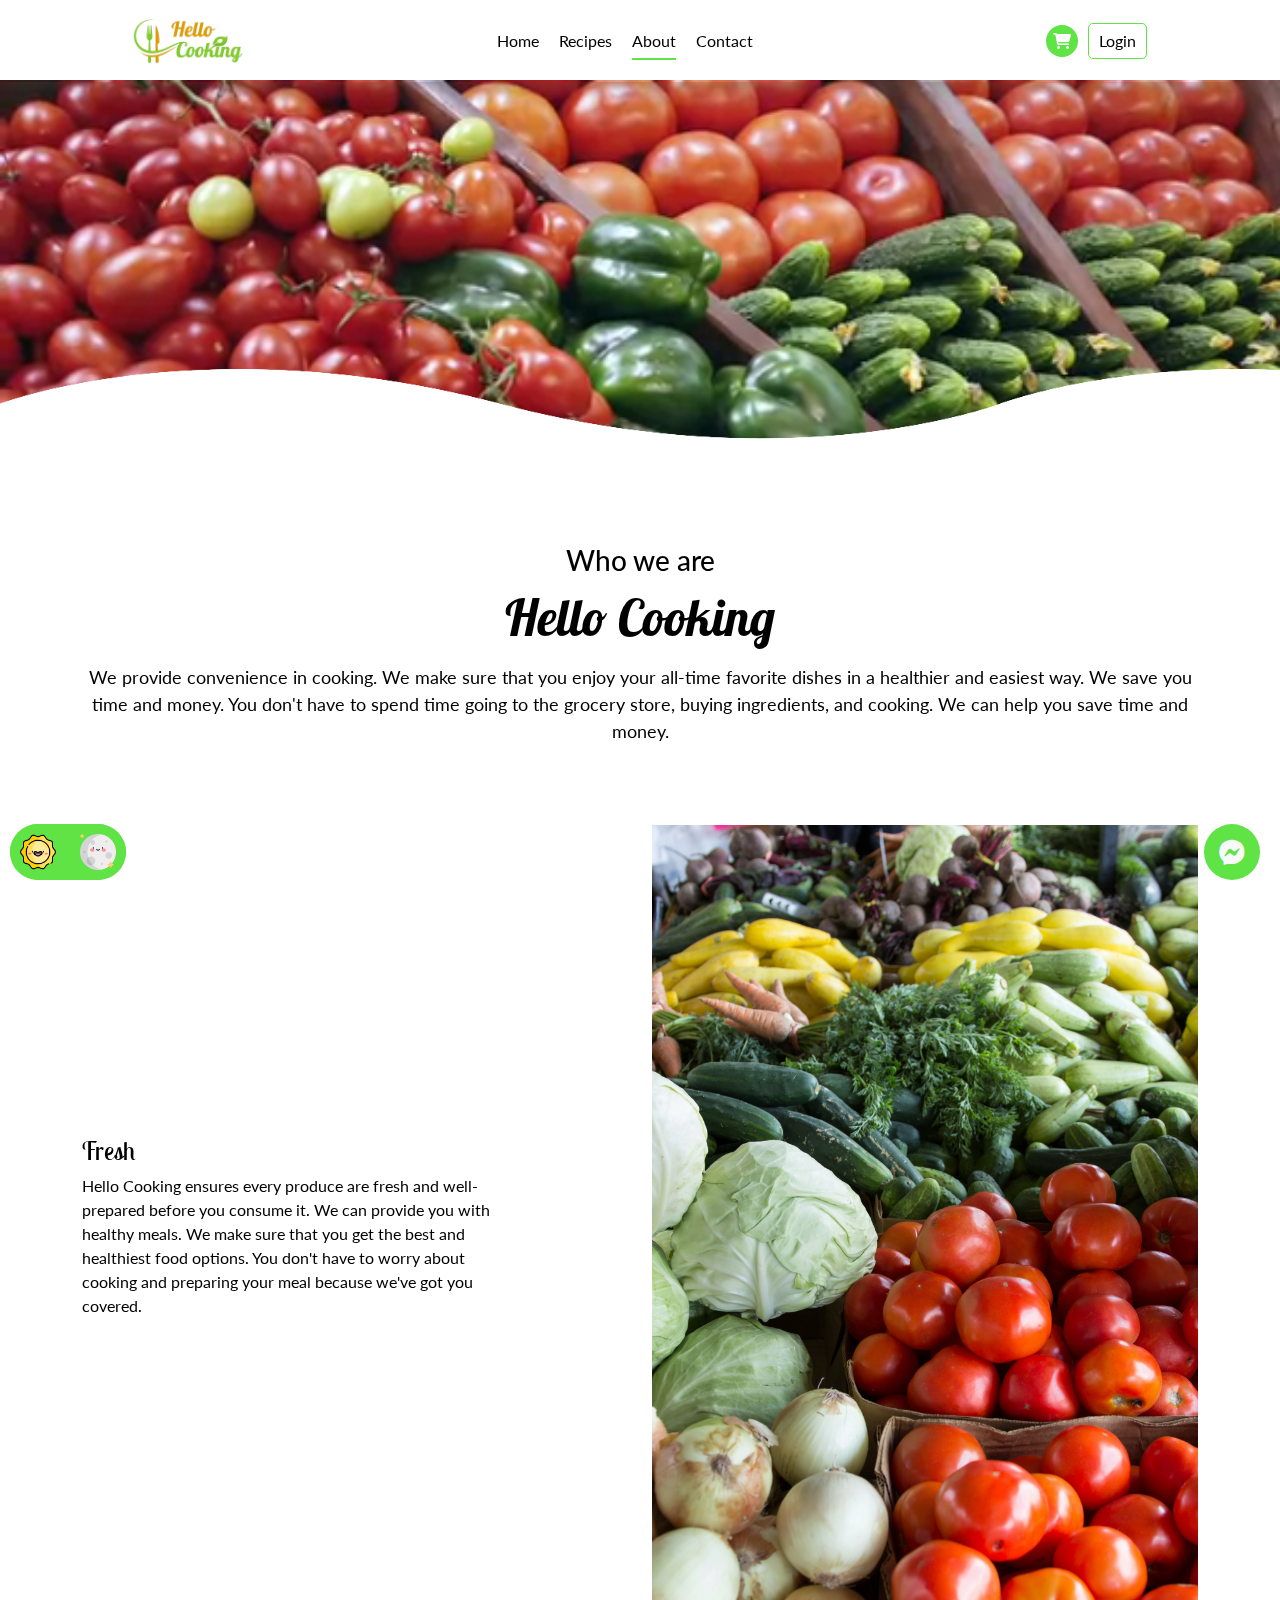
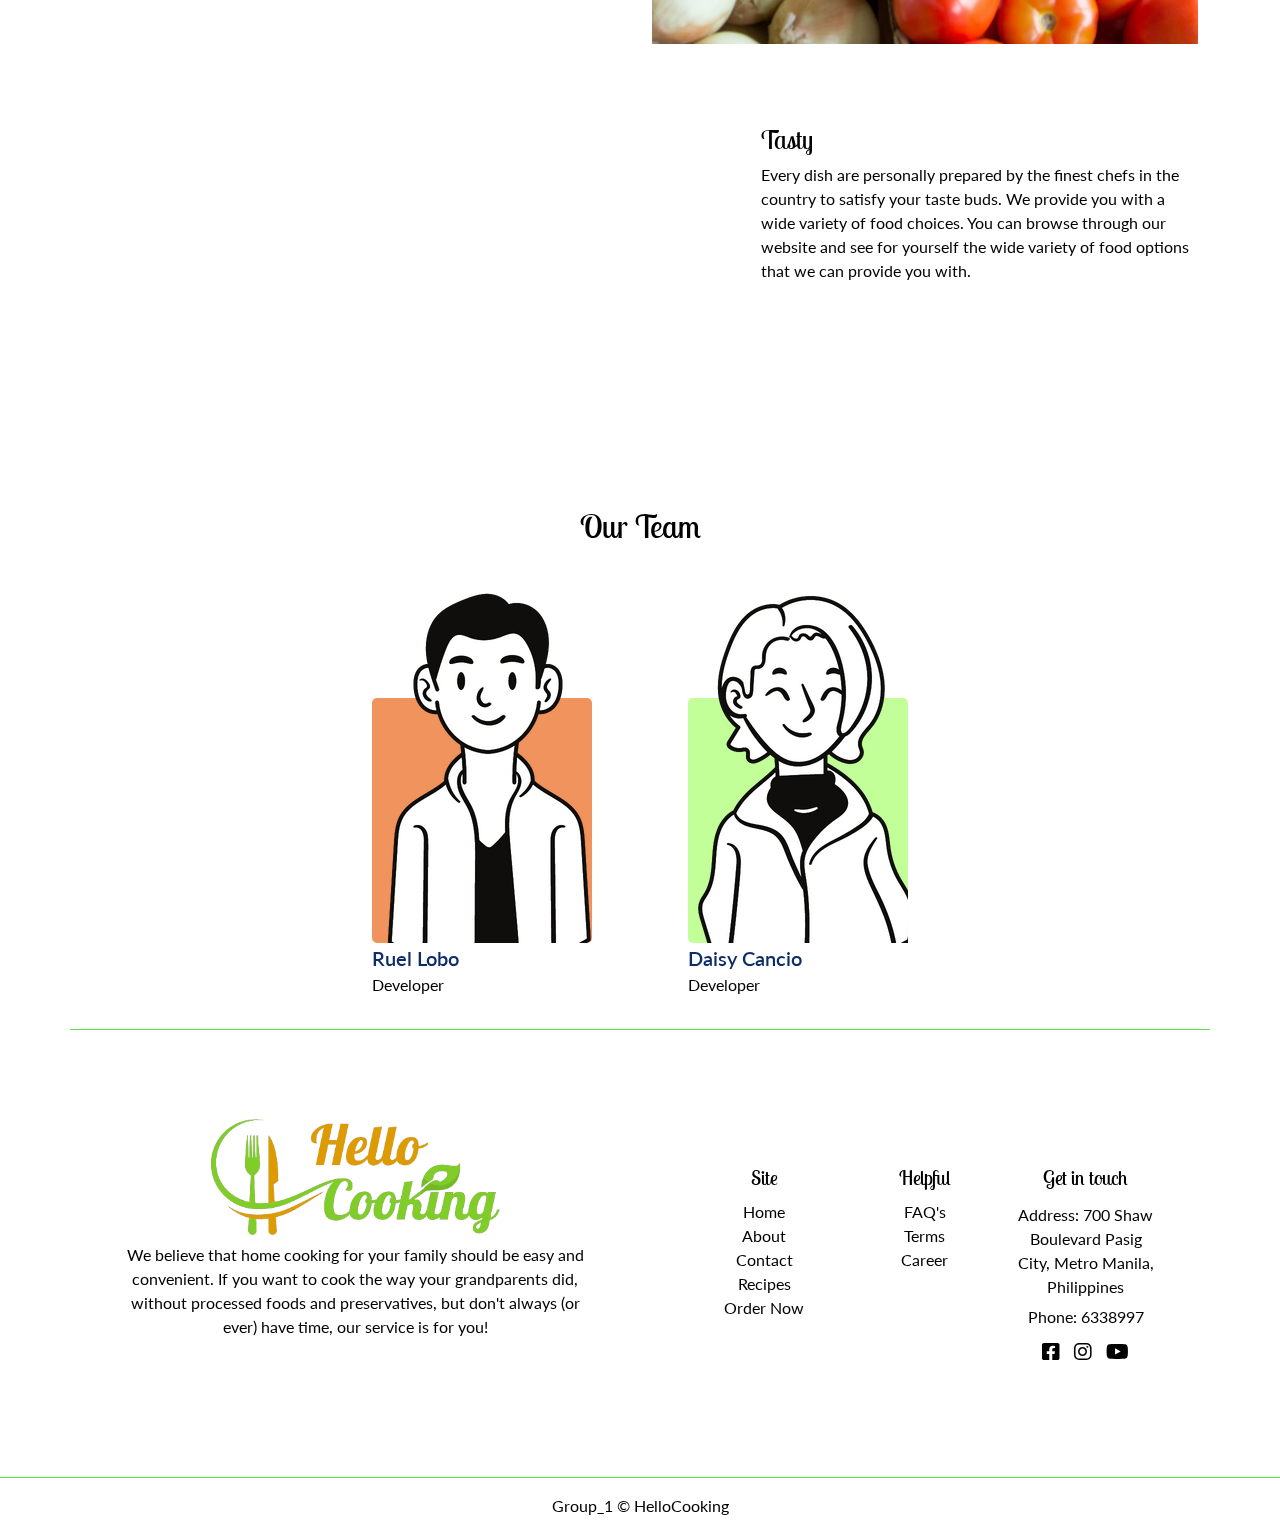
==== commit 4b4571f3: "edited favicon" ====
--- a/about.html
+++ b/about.html
@@ -2,6 +2,7 @@
 <html lang="en">
   <head>
     <title>HelloCooking-About</title>
+    <link rel="icon" type="image/x-icon" href="/assets/imgs/logo/favicon.png">
     <meta charset="UTF-8" />
     <meta http-equiv="X-UA-Compatible" content="IE=edge" />
     <meta name="viewport" content="width=device-width, initial-scale=1.0" />
--- a/assets/css/styles/base/footer.css
+++ b/assets/css/styles/base/footer.css
@@ -3,7 +3,6 @@
       Footer
 ###################################*/
 footer {
-  user-select: none;
   margin-top: 2rem;
   /* background-color: #FFFB7D; */
 }
@@ -28,22 +27,49 @@
   margin: 2em;
 }
 
+.footer-left__container h5 {
+  margin-bottom: 10px;
+  user-select: none;
+}
+
 .footer-left__container a,
 .footer-left__container p {
   color: var(--text);
+  position: relative;
+  padding-block: 3px;
 }
 
-.footer-left__container a:not(i){
-  text-decoration: underline;
+.footer-left__container p::selection {
+  background-color: var(--green);
+  color: var(--text);
 }
 
-.footer-left__container p {
+.footer-left__container a:not(:has(i)) {
+  border-bottom: 3px solid transparent;
+  transition: .2s ease-out;
   user-select: none;
 }
+
+.footer-left__container a:not(:has(i)):hover {
+  border-bottom: 3px solid var(--green);
+}
+
+/* .footer-left__container p {
+  user-select: none;
+} */
 
 .footer-left__container .footer-social-links i {
   font-size: 20px;
   margin-top: 10px;
+  margin-inline: 5px;
+  border: none;
+  transition: all .25s ease-out;
+  user-select: none;
+}
+
+.footer-left__container .footer-social-links i:hover {
+  color: var(--green);
+  transform: scale(1.5);
 }
 
 .footer-bottom {
@@ -51,6 +77,13 @@
   padding-block: 1em;
   border-top: 1px solid var(--green);
 }
+
+
+
+
+
+
+
 
 
 /* color scheme */
